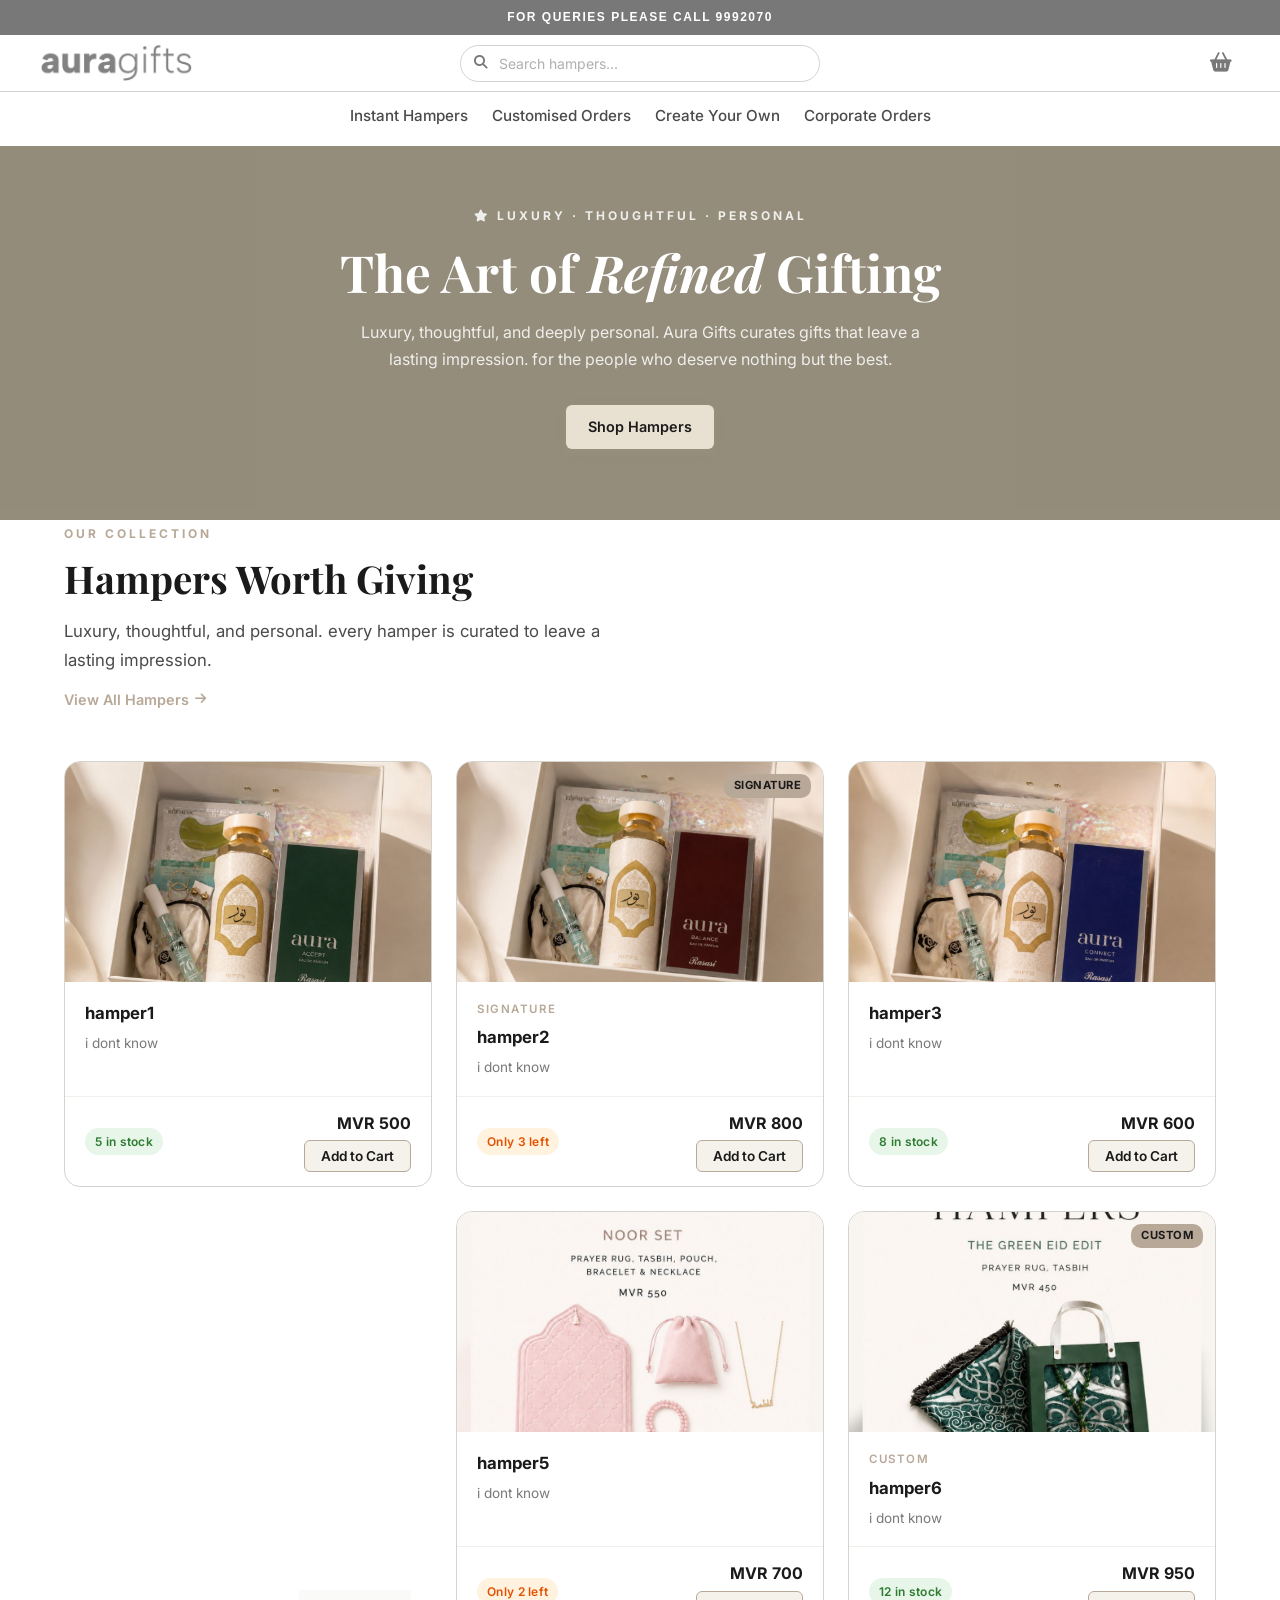
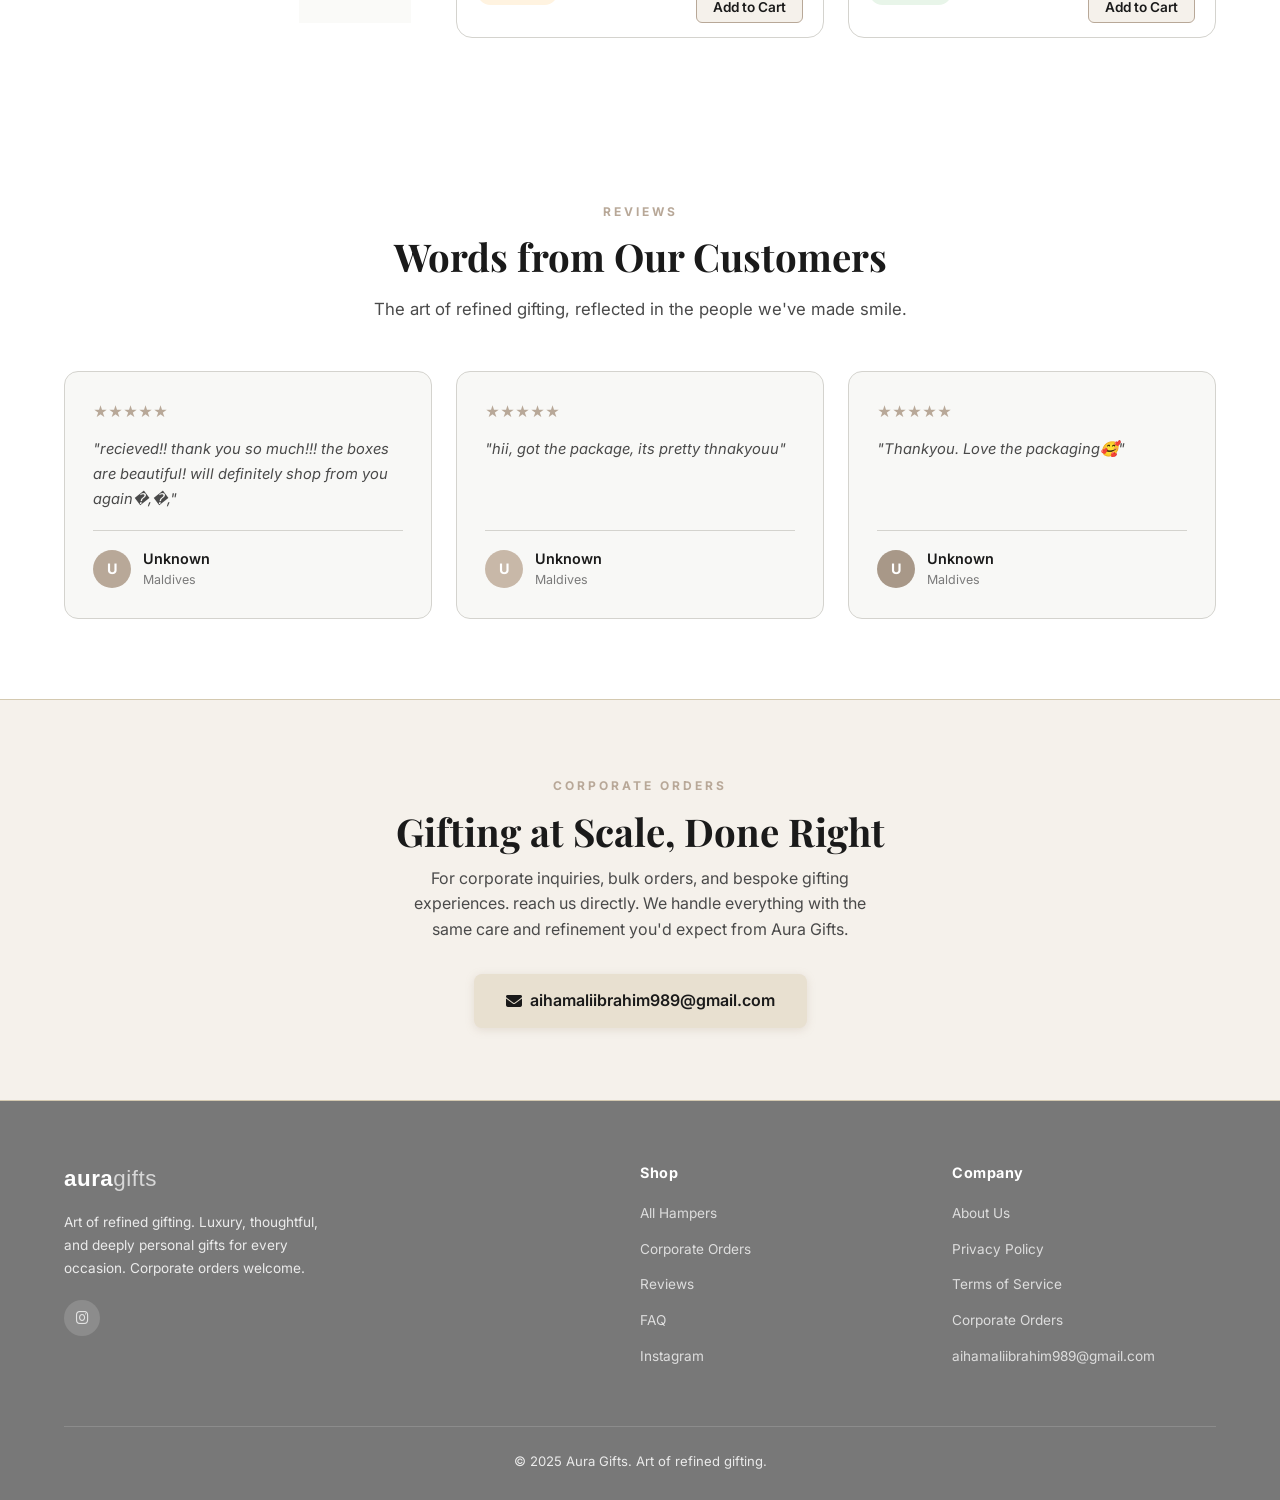
==== index.html @ d4627720 "Add files via upload" ====
<!DOCTYPE html>
<html lang="en">
<head>
    <meta charset="UTF-8">
    <meta name="viewport" content="width=device-width, initial-scale=1.0">
    <title>Aura Gifts - Art of Refined Gifting</title>
    <meta name="description" content="Luxury, thoughtful, and personal gifts curated for every occasion. For corporate order inquiries contact aihamaliibrahim989@gmail.com">
    <link rel="icon" href="img/logos/auragiftslogo.jpeg" type="image/jpeg">
    <link rel="apple-touch-icon" href="img/logos/auragiftslogo.jpeg">
    <link rel="preconnect" href="https://fonts.googleapis.com">
    <link rel="preconnect" href="https://fonts.gstatic.com" crossorigin>
    <link href="https://fonts.googleapis.com/css2?family=Inter:wght@300;400;500;600;700;800&family=Playfair+Display:wght@400;600;700&display=swap" rel="stylesheet">
    <link rel="stylesheet" href="https://cdnjs.cloudflare.com/ajax/libs/font-awesome/6.4.0/css/all.min.css">
    <link rel="stylesheet" href="css/style.css?v=3">
</head>
<body>

    <header id="header">
        <div class="top-bar">FOR QUERIES PLEASE CALL 9992070</div>
        <div class="header-search-bar">
            <a href="#" class="logo">
                <img src="img/logos/auragiftswidelogo.jpeg" alt="Aura Gifts" class="logo-wide">
            </a>
            <div class="header-search-wrap">
                <i class="fas fa-search header-search-icon"></i>
                <input type="text" id="hamper-search" placeholder="Search hampers..." autocomplete="off">
            </div>
            <div class="header-right">
                <button class="cart-btn" onclick="toggleCart()">
                    <i class="fas fa-shopping-basket"></i>
                    <span class="cart-count" id="cart-count">0</span>
                </button>
                <button class="hamburger" id="hamburger" onclick="toggleMobileMenu()" aria-label="Menu">
                    <span></span><span></span><span></span>
                </button>
            </div>
        </div>
        <div class="container">
            <nav class="navbar" id="desktop-nav">
                <div class="nav-links">
                    <a href="pages/hampers.html">Instant Hampers</a>
                    <a href="pages/customised-orders.html">Customised Orders</a>
                    <a href="pages/create-your-own.html">Create Your Own</a>
                    <a href="pages/corporate-orders.html">Corporate Orders</a>
                </div>
            </nav>
        </div>
    </header>

    <!-- Mobile Menu -->
    <div class="mobile-menu" id="mobile-menu">
        <nav>
            <a href="pages/hampers.html" onclick="closeMobileMenu()">Instant Hampers</a>
            <a href="pages/customised-orders.html" onclick="closeMobileMenu()">Customised Orders</a>
            <a href="pages/create-your-own.html" onclick="closeMobileMenu()">Create Your Own</a>
            <a href="pages/corporate-orders.html" onclick="closeMobileMenu()">Corporate Orders</a>
            <a href="pages/faq.html" onclick="closeMobileMenu()">FAQ</a>
            <a href="mailto:aihamaliibrahim989@gmail.com">Contact Us</a>
        </nav>
    </div>
    <div class="mobile-menu-overlay" id="mobile-menu-overlay" onclick="closeMobileMenu()"></div>

    <!-- Cart Drawer -->
    <div class="cart-overlay" id="cart-overlay" onclick="toggleCart()"></div>
    <div class="cart-drawer" id="cart-drawer">
        <div class="cart-header">
            <h3>Your Cart</h3>
            <button class="cart-close" onclick="toggleCart()"><i class="fas fa-times"></i></button>
        </div>
        <div class="cart-items" id="cart-items"></div>
        <div class="cart-footer" id="cart-footer"></div>
    </div>

    <!-- Full Width Banner -->
    <!-- To use your own image: replace the background-color with background-image: url('your-banner.jpg') -->
    <div class="full-banner">
        <div class="full-banner-content">
            <div class="full-banner-eyebrow">
                <i class="fas fa-star"></i> Luxury · Thoughtful · Personal
            </div>
            <h2 class="full-banner-title">The Art of <em>Refined</em> Gifting</h2>
            <p class="full-banner-sub">Luxury, thoughtful, and deeply personal. Aura Gifts curates gifts that leave a lasting impression. for the people who deserve nothing but the best.</p>
            <a href="#products" class="btn btn-gold" style="margin-top:8px;">Shop Hampers</a>
        </div>
    </div>

    <!-- Hampers Section -->
    <section id="products" class="products">
        <div class="container">
            <div class="section-header">
                <span class="section-label">Our Collection</span>
                <h2>Hampers Worth Giving</h2>
                <p class="section-intro">Luxury, thoughtful, and personal. every hamper is curated to leave a lasting impression.</p>
                <a href="pages/hampers.html" style="display:inline-flex;align-items:center;gap:6px;margin-top:14px;font-size:0.9rem;font-weight:600;color:var(--gold-dark);text-decoration:none;">
                    View All Hampers <i class="fas fa-arrow-right" style="font-size:0.8rem;"></i>
                </a>
            </div>
            <div class="products-grid" id="products-grid"></div>
        </div>
    </section>

    <!-- Testimonials -->
    <section id="testimonials" class="testimonials">
        <div class="container">
            <div class="section-header centered">
                <span class="section-label">Reviews</span>
                <h2>Words from Our Customers</h2>
                <p class="section-intro">The art of refined gifting, reflected in the people we've made smile.</p>
            </div>
            <div class="testimonials-grid" id="reviews-grid"></div>
        </div>
    </section>

    <!-- Corporate CTA -->
    <section class="cta-section">
        <div class="container">
            <span class="section-label">Corporate Orders</span>
            <h2>Gifting at Scale, Done Right</h2>
            <p>For corporate inquiries, bulk orders, and bespoke gifting experiences. reach us directly. We handle everything with the same care and refinement you'd expect from Aura Gifts.</p>
            <a href="mailto:aihamaliibrahim989@gmail.com" class="btn btn-gold btn-lg" style="display:inline-flex;">
                <i class="fas fa-envelope"></i> aihamaliibrahim989@gmail.com
            </a>
        </div>
    </section>

    <!-- Footer -->
    <footer id="contact">
        <div class="container">
            <div class="footer-grid">
                <div class="footer-brand">
                    <a href="#" class="logo">
                        <span style="font-family:'Avenir Next','Avenir','Nunito',sans-serif;letter-spacing:0.5px;">
                            <span style="font-weight:800;color:white;">aura</span><span style="font-weight:400;color:rgba(255,255,255,0.7);">gifts</span>
                        </span>
                    </a>
                    <p style="margin-top:14px;">Art of refined gifting. Luxury, thoughtful, and deeply personal gifts for every occasion. Corporate orders welcome.</p>
                    <div class="footer-socials">
                        <a href="https://www.instagram.com/auragifts.mv/" target="_blank" class="social-btn" title="Instagram"><i class="fab fa-instagram"></i></a>
                    </div>
                </div>
                <div class="footer-col">
                    <h4>Shop</h4>
                    <ul class="footer-links">
                        <li><a href="#products">All Hampers</a></li>
                        <li><a href="pages/corporate-orders.html">Corporate Orders</a></li>
                        <li><a href="#testimonials">Reviews</a></li>
                        <li><a href="pages/faq.html">FAQ</a></li>
                        <li><a href="https://www.instagram.com/auragifts.mv/" target="_blank">Instagram</a></li>
                    </ul>
                </div>
                <div class="footer-col">
                    <h4>Company</h4>
                    <ul class="footer-links">
                        <li><a href="#">About Us</a></li>
                        <li><a href="pages/privacy.html">Privacy Policy</a></li>
                        <li><a href="pages/terms.html">Terms of Service</a></li>
                        <li><a href="pages/corporate-orders.html">Corporate Orders</a></li>
                        <li><a href="mailto:aihamaliibrahim989@gmail.com">aihamaliibrahim989@gmail.com</a></li>
                    </ul>
                </div>
            </div>
            <div class="footer-bottom" style="justify-content:center;">
                <p>&copy; 2025 Aura Gifts. Art of refined gifting.</p>
            </div>
        </div>
    </footer>

    <!-- Hamper Enquiry Modal -->
    <div class="modal-overlay" id="modal-overlay" onclick="closeModalOnBg(event)">
        <div class="modal" id="modal">
            <button class="modal-close" onclick="closeModal()"><i class="fas fa-times"></i></button>
            <div class="modal-header-block">
                <div class="modal-icon"><i class="fas fa-gift"></i></div>
            </div>
            <h3 id="modal-title">Hamper</h3>
            <p class="modal-price" id="modal-tag"></p>
            <div class="delivery-form">
                <label>Your Name</label>
                <input type="text" placeholder="Your name" id="modal-sender">
                <label>Your Email</label>
                <input type="email" placeholder="your@email.com" id="modal-recipient">
                <label>Message / Special Requests (optional)</label>
                <textarea placeholder="Tell us about the occasion, quantity, or any special requirements..." id="modal-message"></textarea>
            </div>
            <div class="modal-footer">
                <button class="btn btn-gold btn-lg" style="width:100%;justify-content:center;" onclick="handleEnquiry()">
                    <i class="fas fa-paper-plane"></i> Send Enquiry
                </button>
                <p style="text-align:center;margin-top:10px;font-size:0.78rem;color:var(--text-light);">
                    We'll get back to you at <strong>aihamaliibrahim989@gmail.com</strong>
                </p>
            </div>
        </div>
    </div>

    <script src="js/main.js?v=3"></script>
    <script src="js/cart.js"></script>
    <script>
        function toggleMobileMenu() {
            document.getElementById('mobile-menu').classList.toggle('open');
            document.getElementById('mobile-menu-overlay').classList.toggle('open');
            document.getElementById('hamburger').classList.toggle('open');
            document.body.style.overflow = document.getElementById('mobile-menu').classList.contains('open') ? 'hidden' : '';
        }
        function closeMobileMenu() {
            document.getElementById('mobile-menu').classList.remove('open');
            document.getElementById('mobile-menu-overlay').classList.remove('open');
            document.getElementById('hamburger').classList.remove('open');
            document.body.style.overflow = '';
        }
    </script>
</body>
</html>
---- css/style.css ----
:root {
    --white: #ffffff;
    --off-white: #f8f8f6;
    --light-gray: #f0efec;
    --mid-gray: #e5e4e0;
    --border-gray: #d4d3ce;
    --text-dark: #1a1a1a;
    --text-mid: #4a4a4a;
    --text-light: #7a7a7a;
    --gold: #e8e0d0;
    --gold-light: #f2ede4;
    --gold-dark: #b8a898;
    --gold-pale: #f5f1eb;
    --loading: #e8e0d0;
    --loading-dark: #d4c9b0;
    --shadow-sm: 0 2px 8px rgba(0,0,0,0.06);
    --shadow-md: 0 8px 24px rgba(0,0,0,0.10);
    --shadow-lg: 0 20px 48px rgba(0,0,0,0.14);
    --header-h: 135px;
}

* { margin: 0; padding: 0; box-sizing: border-box; }

html { scroll-behavior: smooth; overscroll-behavior: none; background: #d4c9b0; }

body {
    font-family: 'Inter', sans-serif;
    background: var(--white);
    color: var(--text-dark);
    overflow-x: hidden;
    line-height: 1.6;
    padding-top: var(--header-h);
    overscroll-behavior: none;
}

::-webkit-scrollbar { width: 10px; }
::-webkit-scrollbar-track { background: var(--light-gray); }
::-webkit-scrollbar-thumb { background: #787878; border-radius: 5px; }
::-webkit-scrollbar-thumb:hover { background: #606060; }
* { scrollbar-width: thin; scrollbar-color: #787878 var(--light-gray); }

.container { max-width: 1200px; margin: 0 auto; padding: 0 24px; }

/* Top Bar */
.top-bar {
    background: #787878;
    text-align: center;
    padding: 8px 0;
    font-size: 0.75rem;
    font-weight: 600;
    letter-spacing: 1.5px;
    color: var(--white);
    font-family: 'Avenir Next', 'Avenir', 'Nunito', sans-serif;
}

header {
    position: fixed; top: 0; left: 0; width: 100%;
    z-index: 1000; padding: 0;
    background: #ffffff;
    border-bottom: 1px solid transparent;
    transition: all 0.3s ease;
    overflow: visible;
}
header.scrolled {
    border-bottom-color: var(--border-gray);
    box-shadow: var(--shadow-sm);
}
.header-search-bar {
    border-bottom: 1px solid var(--border-gray);
    padding: 10px 40px;
    display: flex;
    align-items: center;
    justify-content: space-between;
    position: relative;
}
.header-right {
    display: flex; align-items: center; gap: 8px; flex-shrink: 0;
}
.header-search-wrap {
    position: absolute;
    left: 50%;
    transform: translateX(-50%);
    width: 360px;
}
.header-search-icon {
    position: absolute; left: 14px; top: 50%;
    transform: translateY(-50%);
    color: #787878; font-size: 0.85rem; pointer-events: none;
}
.header-search-wrap input {
    width: 100%; padding: 9px 16px 9px 38px;
    border: 1.5px solid var(--border-gray); border-radius: 20px;
    font-family: 'Inter', sans-serif; font-size: 0.875rem;
    color: var(--text-dark); outline: none; background: var(--white);
    transition: border-color 0.2s;
}
.header-search-wrap input:focus { border-color: #787878; }
.header-search-wrap input::placeholder { color: #b0b0b0; }
.navbar { display: flex; justify-content: center; align-items: center; padding: 12px 0; position: relative; z-index: 0; }
.logo {
    display: flex; align-items: center; gap: 12px;
    text-decoration: none; font-weight: 700; font-size: 1.4rem;
    color: var(--text-dark);
}
.logo span { font-family: 'Avenir Next', 'Avenir', 'Nunito', sans-serif; letter-spacing: 0.5px; }
.logo .logo-aura { font-weight: 800; color: #787878; }
.logo .logo-gifts { font-weight: 400; color: #787878; }
.logo-wide { height: 36px; width: auto; object-fit: contain; display: block; }
.nav-links { display: flex; gap: 24px; }
.nav-links a {
    color: var(--text-mid); text-decoration: none; font-weight: 500;
    font-size: 0.95rem; transition: color 0.2s;
    position: relative; padding-bottom: 4px;
}
.nav-links a::after {
    content: ''; position: absolute; bottom: 0; left: 0;
    width: 0; height: 2px; background: var(--gold-dark);
    transition: width 0.3s ease;
}
.nav-links a:hover { color: var(--text-dark); }
.nav-links a:hover::after { width: 100%; }
.nav-buttons { display: flex; gap: 12px; align-items: center; }

/* Buttons */
.btn {
    padding: 10px 22px; border-radius: 6px; font-weight: 600;
    text-decoration: none; display: inline-flex; align-items: center;
    gap: 8px; transition: all 0.25s ease; cursor: pointer;
    border: none; font-family: 'Inter', sans-serif;
    font-size: 0.9rem; white-space: nowrap;
}
.btn-gold {
    background: var(--gold); color: var(--text-dark);
    box-shadow: 0 2px 8px rgba(180,160,140,0.25);
}
.btn-gold:hover {
    background: var(--gold-dark); color: var(--text-dark); transform: translateY(-2px);
    box-shadow: 0 6px 16px rgba(180,160,140,0.35);
}
.btn-outline {
    background: transparent; color: var(--text-dark);
    border: 1.5px solid var(--border-gray);
}
.btn-outline:hover {
    border-color: var(--gold); color: var(--gold);
    transform: translateY(-2px);
}
.btn-lg { padding: 14px 32px; font-size: 1rem; border-radius: 8px; }

/* Hero Section */
.hero {
    min-height: 40vh; display: flex; align-items: center;
    padding: 0; background: var(--white);
    position: relative; overflow: hidden;
}
.hero-bg {
    position: absolute; inset: 0; pointer-events: none;
    background: radial-gradient(ellipse 60% 60% at 70% 50%, var(--gold-pale) 0%, transparent 70%);
    opacity: 0.7;
}
.hero-content {
    display: grid; grid-template-columns: 1fr 1fr;
    gap: 60px; align-items: center; position: relative; z-index: 2;
}
.hero-eyebrow {
    display: inline-flex; align-items: center; gap: 8px;
    background: var(--gold); color: var(--text-dark);
    padding: 6px 14px; border-radius: 20px;
    font-size: 0.8rem; font-weight: 600; letter-spacing: 1.5px;
    text-transform: uppercase; margin-bottom: 20px;
}
h1 {
    font-family: 'Playfair Display', serif;
    font-size: 3.6rem; line-height: 1.15;
    margin-bottom: 20px; color: var(--text-dark);
}
h1 span { color: var(--gold); }
.hero-sub {
    font-size: 1.1rem; color: var(--text-mid);
    max-width: 480px; margin-bottom: 36px; line-height: 1.7;
}
.hero-cta { display: flex; gap: 16px; flex-wrap: wrap; }
.hero-visual { display: flex; justify-content: center; align-items: center; }
.hero-brand-visual { display: flex; flex-direction: column; align-items: center; gap: 16px; }
.hero-brand-visual img {
    width: 220px; height: 220px; border-radius: 50%; object-fit: cover;
    box-shadow: var(--shadow-md);
}
.hero-brand-visual p {
    font-family: 'Playfair Display', serif; font-size: 1rem;
    color: var(--text-mid); letter-spacing: 2px; text-transform: uppercase;
}

/* Trust Bar */
.trust-bar {
    padding: 28px 0; background: var(--off-white);
    border-top: 1px solid var(--border-gray);
    border-bottom: 1px solid var(--border-gray);
}
.trust-items { display: flex; justify-content: center; gap: 48px; flex-wrap: wrap; align-items: center; }
.trust-item { display: flex; align-items: center; gap: 10px; color: var(--text-mid); font-size: 0.9rem; font-weight: 500; }
.trust-item i { color: var(--gold-dark); font-size: 1.1rem; }

/* Section Styles */
section { padding: 80px 0; }
.section-label {
    display: inline-block; font-size: 0.75rem; font-weight: 700;
    letter-spacing: 3px; text-transform: uppercase;
    color: var(--gold-dark); margin-bottom: 12px;
}
h2 {
    font-family: 'Playfair Display', serif;
    font-size: 2.4rem; color: var(--text-dark);
    line-height: 1.2; margin-bottom: 16px;
}
.section-intro { font-size: 1.05rem; color: var(--text-mid); max-width: 560px; line-height: 1.7; }
.section-header { margin-bottom: 48px; }
.section-header.centered { text-align: center; }
.section-header.centered .section-intro { margin: 0 auto; }

/* Product Grid */
.products { background: var(--white); padding-top: 0; }
.products-grid { display: grid; grid-template-columns: repeat(auto-fill, minmax(280px, 1fr)); gap: 24px; }
.product-card {
    background: var(--white); border-radius: 16px;
    border: 1.5px solid var(--border-gray);
    overflow: hidden; transition: all 0.3s ease; cursor: pointer;
    display: flex; flex-direction: column;
}
.product-card:hover { transform: translateY(-6px); box-shadow: var(--shadow-md); border-color: var(--gold); }
.product-img { height: 220px; overflow: hidden; position: relative; flex-shrink: 0; }
.product-img img { width: 100%; height: 100%; object-fit: cover; transition: transform 0.5s ease; }
.product-card:hover .product-img img { transform: scale(1.06); }
.product-badge {
    position: absolute; top: 12px; right: 12px;
    background: var(--gold-dark); color: var(--text-dark);
    padding: 3px 10px; border-radius: 10px;
    font-size: 0.7rem; font-weight: 700; letter-spacing: 0.5px; text-transform: uppercase;
}
.product-body { padding: 18px 20px; flex: 1; }
.product-tag { font-size: 0.72rem; color: var(--gold-dark); font-weight: 600; letter-spacing: 1.5px; text-transform: uppercase; margin-bottom: 6px; }
.product-name { font-weight: 700; font-size: 1.05rem; color: var(--text-dark); margin-bottom: 6px; }
.product-desc { font-size: 0.85rem; color: var(--text-light); line-height: 1.5; }
.product-footer { padding: 14px 20px; border-top: 1px solid var(--light-gray); display: flex; align-items: center; justify-content: space-between; margin-top: auto; }
.stock-pill { font-size: 0.75rem; font-weight: 600; padding: 4px 10px; border-radius: 20px; letter-spacing: 0.3px; }
.stock-pill.in  { background: #e8f5e9; color: #2e7d32; }
.stock-pill.low { background: #fff3e0; color: #e65100; }
.stock-pill.out { background: #fce4e4; color: #c62828; }
.out-of-stock { opacity: 0.6; cursor: default; }
.out-of-stock:hover { transform: none; box-shadow: none; border-color: var(--border-gray); }
.btn-add {
    padding: 7px 16px; background: var(--gold-pale); color: var(--text-dark);
    border: 1.5px solid var(--gold-dark); border-radius: 6px; font-weight: 600; font-size: 0.85rem;
    cursor: pointer; font-family: 'Inter', sans-serif; transition: all 0.2s;
}
.btn-add:hover { background: var(--gold); color: var(--text-dark); border-color: var(--gold-dark); }
.btn-add:disabled { opacity: 0.5; cursor: not-allowed; background: var(--light-gray); border-color: var(--border-gray); }

/* Testimonials */
.testimonials { background: var(--white); }
.testimonials-grid { display: grid; grid-template-columns: repeat(3, 1fr); gap: 24px; align-items: stretch; }
.testimonial-card {
    background: var(--off-white); border-radius: 14px;
    padding: 28px; border: 1.5px solid var(--border-gray); transition: all 0.3s ease;
    display: flex; flex-direction: column;
}
.testimonial-card:hover { border-color: var(--gold); box-shadow: var(--shadow-sm); }
.stars { color: var(--gold-dark); font-size: 0.9rem; margin-bottom: 14px; }
.testimonial-text { color: var(--text-mid); font-size: 0.92rem; line-height: 1.7; margin-bottom: 18px; font-style: italic; flex: 1; }
.testimonial-author { display: flex; align-items: center; gap: 12px; margin-top: auto; padding-top: 16px; border-top: 1px solid var(--border-gray); }
.author-avatar {
    width: 38px; height: 38px; border-radius: 50%;
    display: flex; align-items: center; justify-content: center;
    font-weight: 700; font-size: 0.9rem; color: var(--white); flex-shrink: 0;
}
.author-name { font-weight: 600; font-size: 0.9rem; }
.author-loc { font-size: 0.78rem; color: var(--text-light); }

/* CTA Section */
.cta-section {
    background: var(--gold-pale); border-top: 1px solid var(--loading-dark);
    border-bottom: 1px solid var(--loading-dark); text-align: center; padding: 72px 0;
}
.cta-section h2 { margin-bottom: 12px; }
.cta-section p { color: var(--text-mid); max-width: 480px; margin: 0 auto 32px; }

/* Footer */
footer { background: #787878; color: rgba(255,255,255,0.85); padding: 60px 0 28px; }
.footer-grid { display: grid; grid-template-columns: 2fr 1fr 1fr; gap: 48px; margin-bottom: 48px; }
.footer-brand .logo { color: var(--white); margin-bottom: 14px; display: flex; }
.footer-brand p { font-size: 0.85rem; line-height: 1.7; max-width: 280px; }
.footer-socials { display: flex; gap: 12px; margin-top: 20px; }
.social-btn {
    width: 36px; height: 36px; border-radius: 50%;
    background: rgba(255,255,255,0.15); color: rgba(255,255,255,0.75);
    display: flex; align-items: center; justify-content: center;
    text-decoration: none; font-size: 0.9rem; transition: all 0.2s ease;
}
.social-btn:hover { background: var(--gold); color: var(--text-dark); }
.footer-col h4 { color: white; font-size: 0.9rem; font-weight: 700; margin-bottom: 16px; letter-spacing: 0.5px; }
.footer-links { list-style: none; }
.footer-links li { margin-bottom: 10px; }
.footer-links a { color: rgba(255,255,255,0.75); text-decoration: none; font-size: 0.85rem; transition: color 0.2s; }
.footer-links a:hover { color: white; }
.footer-bottom { border-top: 1px solid rgba(255,255,255,0.15); padding-top: 24px; display: flex; justify-content: space-between; align-items: center; flex-wrap: wrap; gap: 12px; }
.footer-bottom p { font-size: 0.82rem; }
.footer-badges { display: flex; gap: 10px; }
.footer-badge { padding: 4px 12px; border-radius: 4px; background: rgba(255,255,255,0.08); font-size: 0.75rem; color: rgba(255,255,255,0.5); }

/* Header logo bar */
.header-logo-bar {
    display: flex;
    align-items: center;
    padding: 10px 0;
    border-bottom: 1px solid var(--border-gray);
}

/* Scroll to top */
.scroll-top {
    position: fixed; bottom: 24px; right: 24px;
    width: 44px; height: 44px; background: var(--gold);
    border-radius: 50%; display: flex; align-items: center;
    justify-content: center; color: var(--text-dark);
    cursor: pointer; opacity: 0; visibility: hidden;
    transition: all 0.3s ease; z-index: 999;
    box-shadow: 0 4px 12px rgba(180,160,140,0.5);
}
.scroll-top.visible { opacity: 1; visibility: visible; }
.scroll-top:hover { background: var(--gold-dark); transform: translateY(-3px); }

/* Modal */
.modal-overlay {
    position: fixed; inset: 0; background: rgba(0,0,0,0.5);
    z-index: 10000; display: flex; align-items: center; justify-content: center;
    padding: 24px; opacity: 0; visibility: hidden; transition: all 0.3s ease;
}
.modal-overlay.open { opacity: 1; visibility: visible; }
.modal {
    background: var(--white); border-radius: 20px;
    width: 100%; max-width: 540px; padding: 40px;
    position: relative; transform: translateY(20px);
    transition: transform 0.3s ease; max-height: 90vh; overflow-y: auto;
}
.modal-overlay.open .modal { transform: translateY(0); }
.modal-close {
    position: absolute; top: 16px; right: 20px;
    background: none; border: none; font-size: 1.4rem;
    color: var(--text-light); cursor: pointer; transition: color 0.2s;
}
.modal-close:hover { color: var(--text-dark); }
.modal-header-block { width: 100%; display: flex; justify-content: center; margin-bottom: 20px; }
.modal-icon {
    width: 64px; height: 64px; border-radius: 50%;
    background: var(--gold-pale); border: 1.5px solid var(--border-gray);
    display: flex; align-items: center; justify-content: center;
    font-size: 1.6rem; color: var(--gold-dark);
}
.modal h3 { font-family: 'Playfair Display', serif; font-size: 1.5rem; margin-bottom: 8px; }
.modal-price { font-size: 0.9rem; color: var(--text-light); margin-bottom: 20px; }
.delivery-form label { display: block; font-size: 0.85rem; font-weight: 600; margin-bottom: 6px; color: var(--text-mid); }
.delivery-form input, .delivery-form textarea {
    width: 100%; padding: 10px 14px; border: 1.5px solid var(--border-gray);
    border-radius: 8px; font-family: 'Inter', sans-serif; font-size: 0.9rem;
    color: var(--text-dark); margin-bottom: 14px; outline: none; transition: border-color 0.2s;
}
.delivery-form input:focus, .delivery-form textarea:focus { border-color: var(--gold); }
.delivery-form textarea { resize: vertical; min-height: 80px; }
.modal-footer { margin-top: 8px; }

/* Responsive */
@media (max-width: 1024px) {
    .footer-grid { grid-template-columns: 1fr 1fr; }
}
@media (max-width: 900px) {
    .hero-content { grid-template-columns: 1fr; text-align: center; }
    .hero-sub, .hero-cta { margin-left: auto; margin-right: auto; }
    .hero-cta { justify-content: center; }
    .hero-visual { margin-top: 20px; }
    .hero-brand-visual img { width: 160px; height: 160px; }
    .testimonials-grid { grid-template-columns: 1fr 1fr; }
}

/* Cart Button */
.cart-btn {
    position: relative; background: none; border: none;
    cursor: pointer; font-size: 1.2rem; color: #787878;
    padding: 6px 8px; transition: color 0.2s; flex-shrink: 0;
}
.cart-btn:hover { color: var(--text-dark); }
.cart-count {
    position: absolute; top: 0; right: 0;
    background: #787878; color: white;
    font-size: 0.65rem; font-weight: 700;
    width: 17px; height: 17px; border-radius: 50%;
    display: none; align-items: center; justify-content: center;
}

/* Cart Drawer */
.cart-overlay {
    position: fixed; inset: 0; background: rgba(0,0,0,0.4);
    z-index: 2000; opacity: 0; visibility: hidden; transition: all 0.3s ease;
}
.cart-overlay.open { opacity: 1; visibility: visible; }

.cart-drawer {
    position: fixed; top: 0; right: -100vw; width: 400px; max-width: 95vw;
    height: 100vh; background: var(--white); z-index: 2001;
    display: flex; flex-direction: column;
    box-shadow: -4px 0 24px rgba(0,0,0,0.12);
    transition: right 0.35s ease;
}
.cart-drawer.open { right: 0; }

.cart-header {
    display: flex; justify-content: space-between; align-items: center;
    padding: 20px 24px; border-bottom: 1px solid var(--border-gray);
    flex-shrink: 0;
}
.cart-header h3 { font-family: 'Playfair Display', serif; font-size: 1.3rem; }
.cart-close {
    background: none; border: none; font-size: 1.2rem;
    color: var(--text-light); cursor: pointer; transition: color 0.2s;
}
.cart-close:hover { color: var(--text-dark); }

.cart-items { flex: 1; overflow-y: auto; padding: 16px 24px; }

.cart-empty {
    display: flex; flex-direction: column; align-items: center;
    justify-content: center; height: 100%; gap: 10px;
    color: var(--text-light); text-align: center;
}
.cart-empty i { font-size: 2.8rem; opacity: 0.2; margin-bottom: 4px; }
.cart-empty p { font-size: 1rem; font-weight: 600; color: var(--text-mid); }
.cart-empty span { font-size: 0.85rem; color: var(--text-light); }

.cart-total {
    display: flex; justify-content: space-between; align-items: center;
    padding: 12px 0; border-top: 1.5px solid var(--border-gray);
    font-weight: 700; font-size: 1rem; color: var(--text-dark);
}

.cart-item {
    display: flex; gap: 14px; align-items: flex-start;
    padding: 14px 0; border-bottom: 1px solid var(--light-gray);
}
.cart-item:last-child { border-bottom: none; }
.cart-item-img {
    width: 70px; height: 70px; border-radius: 10px;
    object-fit: cover; flex-shrink: 0;
}
.cart-item-info { flex: 1; }
.cart-item-name { font-weight: 600; font-size: 0.9rem; margin-bottom: 4px; }
.cart-item-price { font-size: 0.85rem; color: var(--text-light); margin-bottom: 10px; }
.cart-item-qty {
    display: flex; align-items: center; gap: 12px;
}
.cart-item-qty button {
    width: 26px; height: 26px; border-radius: 50%;
    border: 1.5px solid var(--border-gray); background: none;
    font-size: 1rem; cursor: pointer; color: var(--text-dark);
    display: flex; align-items: center; justify-content: center;
    transition: all 0.2s;
}
.cart-item-qty button:hover { background: var(--gold); border-color: var(--gold); }
.cart-item-qty span { font-weight: 600; font-size: 0.9rem; min-width: 16px; text-align: center; }
.cart-item-remove {
    background: none; border: none; color: var(--text-light);
    cursor: pointer; font-size: 0.85rem; transition: color 0.2s;
    padding: 2px;
}
.cart-item-remove:hover { color: #c62828; }

.cart-footer {
    padding: 16px 24px 24px; border-top: 1px solid var(--border-gray);
    flex-shrink: 0;
}

/* Full Width Banner */
.full-banner {
    width: 100%;
    height: 520px;
    margin-top: calc(-1 * var(--header-h));
    padding-top: var(--header-h);
    /* Placeholder. replace with: background-image: url('your-banner.jpg'); */
    background-color: #d4c9b0;
    background-size: cover;
    background-position: center;
    background-repeat: no-repeat;
    display: flex;
    align-items: center;
    justify-content: center;
    position: relative;
    overflow: hidden;
}
.full-banner::before {
    content: '';
    position: absolute; inset: 0;
    background: rgba(0,0,0,0.3);
}
.full-banner-content {
    position: relative; z-index: 1;
    text-align: center; color: white;
    padding: 0 24px; max-width: 720px;
}
.full-banner-eyebrow {
    font-size: 0.75rem; font-weight: 700;
    letter-spacing: 3px; text-transform: uppercase;
    margin-bottom: 16px; opacity: 0.85;
}
.full-banner-title {
    font-family: 'Playfair Display', serif;
    font-size: 3.2rem; line-height: 1.2;
    margin-bottom: 16px; color: white;
}
.full-banner-title em { font-style: italic; }
.full-banner-sub {
    font-size: 1rem; line-height: 1.7;
    opacity: 0.85; margin-bottom: 24px;
    max-width: 560px; margin-left: auto; margin-right: auto;
}
@media (max-width: 768px) {
    .full-banner { height: 380px; }
    .full-banner-title { font-size: 2rem; }
    .full-banner-sub { font-size: 0.9rem; }
}

/* Search Dropdown */
.search-dropdown {
    display: none;
    position: fixed;
    background: var(--white);
    border: 1.5px solid var(--border-gray);
    border-radius: 10px;
    box-shadow: var(--shadow-md);
    z-index: 999999;
    overflow: hidden;
    min-width: 300px;
}
.search-dropdown.open { display: block; }
.search-dd-item {
    display: flex; align-items: center; gap: 10px;
    padding: 10px 14px; cursor: pointer;
    font-size: 0.88rem; color: var(--text-dark);
    transition: background 0.15s;
    border-bottom: 1px solid var(--light-gray);
}
.search-dd-item:last-child { border-bottom: none; }
.search-dd-item:hover { background: var(--gold-pale); }
.search-dd-name { font-weight: 600; font-size: 0.88rem; }
.search-dd-badge { font-size: 0.75rem; color: var(--gold-dark); margin-top: 2px; }
.search-dd-none { color: var(--text-light); cursor: default; font-style: italic; }
.search-dd-none:hover { background: none; }
.search-dd-all { color: var(--text-mid); font-size: 0.85rem; gap: 8px; }
.search-dd-all i { color: var(--gold-dark); }

/* ─── Mobile Header ──────────────────────────────────────────────── */

/* Hamburger button */
.hamburger {
    display: none;
    flex-direction: column; justify-content: center; align-items: center;
    gap: 5px; background: none; border: none;
    cursor: pointer; padding: 6px; width: 36px; height: 36px;
}
.hamburger span {
    display: block; width: 22px; height: 2px;
    background: var(--text-dark); border-radius: 2px;
    transition: all 0.3s ease; transform-origin: center;
}
.hamburger.open span:nth-child(1) { transform: translateY(7px) rotate(45deg); }
.hamburger.open span:nth-child(2) { opacity: 0; }
.hamburger.open span:nth-child(3) { transform: translateY(-7px) rotate(-45deg); }

/* Mobile menu drawer */
.mobile-menu {
    position: fixed; top: 0; left: -100%;
    width: 80%; max-width: 300px; height: 100vh;
    background: var(--white); z-index: 3000;
    display: flex; flex-direction: column;
    padding: calc(var(--header-h) + 16px) 0 32px;
    box-shadow: 4px 0 24px rgba(0,0,0,0.12);
    transition: left 0.3s ease;
    overflow-y: auto;
}
.mobile-menu.open { left: 0; }
.mobile-menu nav { display: flex; flex-direction: column; }
.mobile-menu nav a {
    padding: 16px 28px; font-size: 1rem; font-weight: 500;
    color: var(--text-dark); text-decoration: none;
    border-bottom: 1px solid var(--light-gray);
    transition: background 0.2s, color 0.2s;
}
.mobile-menu nav a:hover { background: var(--gold-pale); color: var(--gold-dark); }

/* Mobile menu overlay */
.mobile-menu-overlay {
    position: fixed; inset: 0; background: rgba(0,0,0,0.4);
    z-index: 2999; opacity: 0; visibility: hidden;
    transition: all 0.3s ease;
}
.mobile-menu-overlay.open { opacity: 1; visibility: visible; }

/* ─── Mobile Responsive ──────────────────────────────────────────── */
@media (max-width: 768px) {
    :root { --header-h: 100px; }

    .top-bar { font-size: 0.65rem; letter-spacing: 0.5px; padding: 6px 12px; }

    /* Hide desktop nav, show hamburger */
    #desktop-nav { display: none; }
    .hamburger { display: flex; }

    /* Search bar row — switch from absolute to flex */
    .header-search-bar { padding: 8px 16px; }
    .header-search-wrap {
        position: relative !important;
        left: auto !important;
        transform: none !important;
        flex: 1;
        width: auto;
        margin: 0 10px;
        max-width: none;
    }
    .header-search-wrap input { font-size: 0.85rem; padding: 8px 12px 8px 32px; }

    /* Logo */
    .logo-wide { height: 26px; }

    /* Typography */
    h1 { font-size: 2.2rem; }
    h2 { font-size: 1.7rem; }

    /* Banner */
    .full-banner { height: 300px; }
    .full-banner-title { font-size: 1.8rem; }
    .full-banner-sub { font-size: 0.85rem; }

    /* Products grid */
    .products-grid { grid-template-columns: repeat(auto-fill, minmax(240px, 1fr)); gap: 16px; }

    /* Sections */
    section { padding: 40px 0; }

    /* Footer */
    .footer-grid { grid-template-columns: 1fr; gap: 28px; }

    /* Testimonials */
    .testimonials-grid { grid-template-columns: 1fr; }

    /* Cart drawer on mobile */
    .cart-drawer { width: 75vw; max-width: 75vw; }

    /* Hero */
    .hero-content { grid-template-columns: 1fr; text-align: center; }
    .hero-brand-visual { align-items: center; }
}

@media (max-width: 480px) {
    .products-grid { grid-template-columns: 1fr; }
    .full-banner-title { font-size: 1.5rem; }
    h1 { font-size: 1.9rem; }
    .footer-grid { grid-template-columns: 1fr; }
}
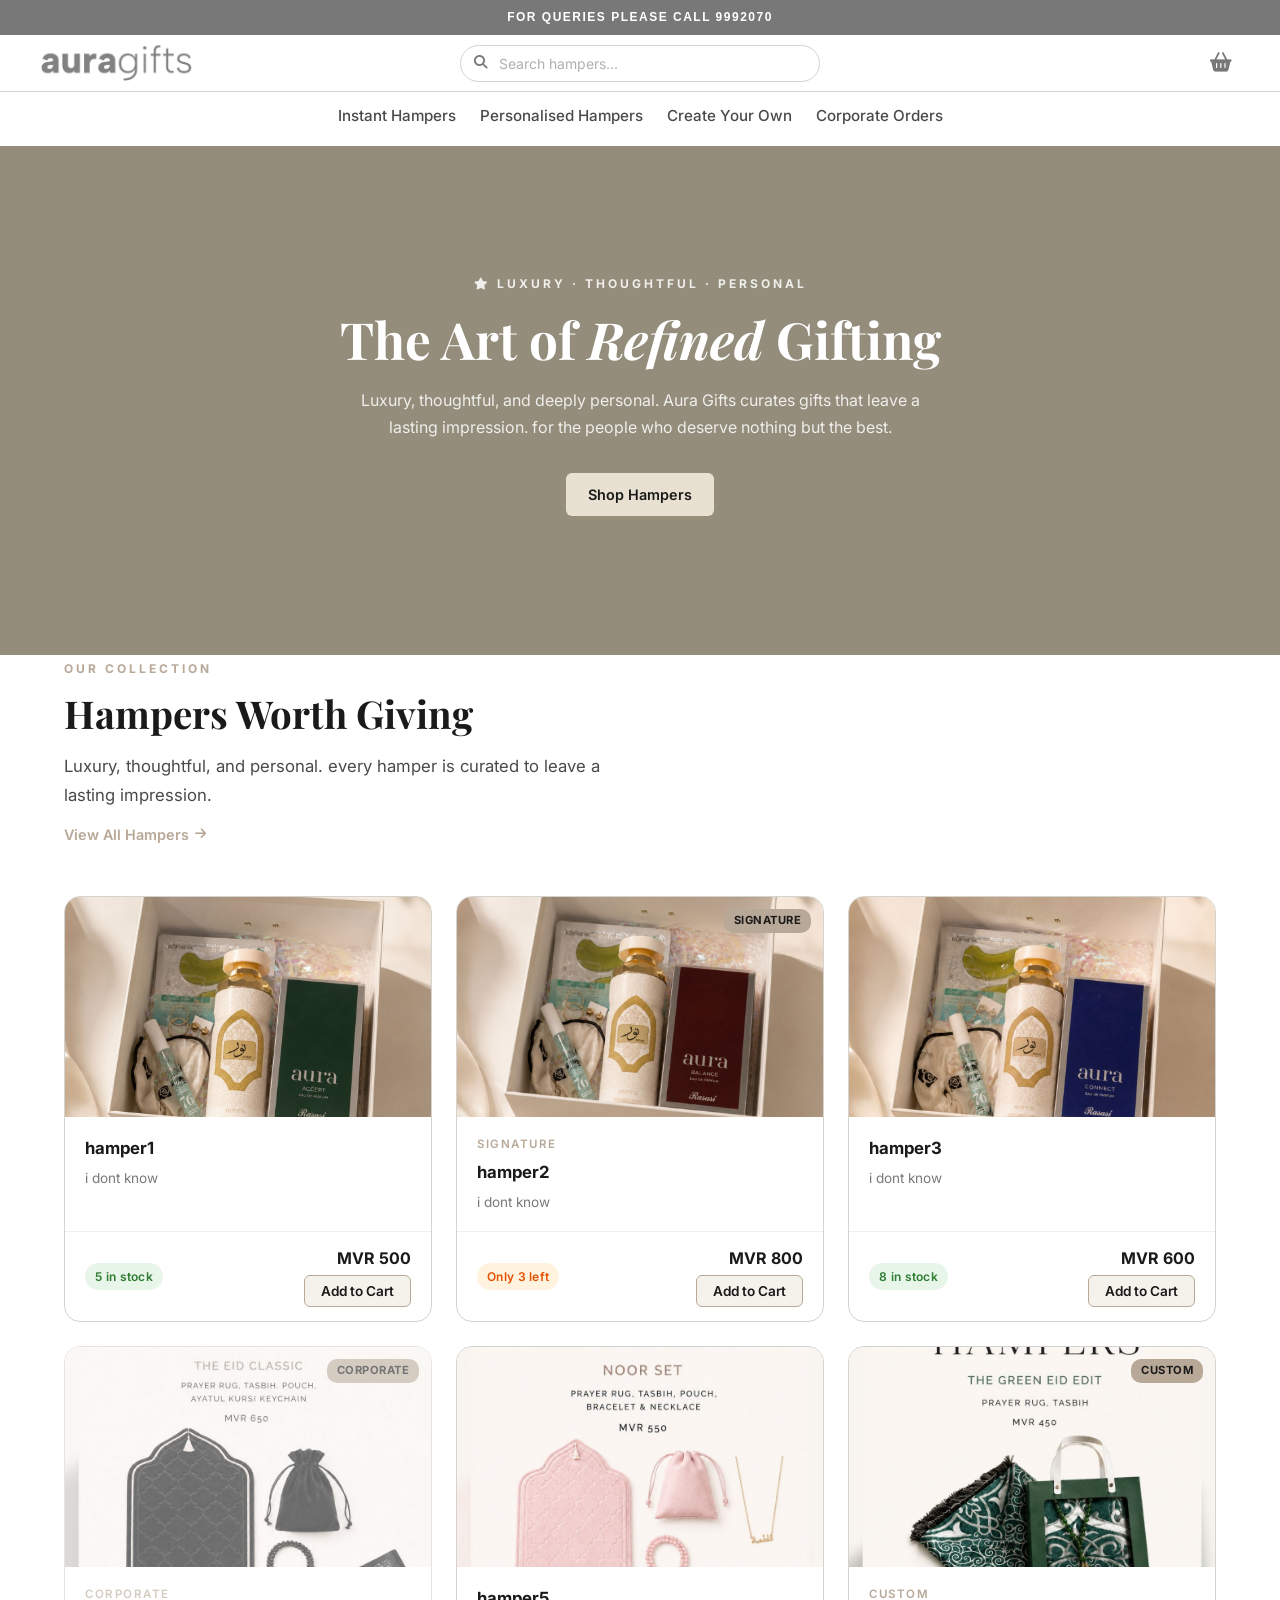
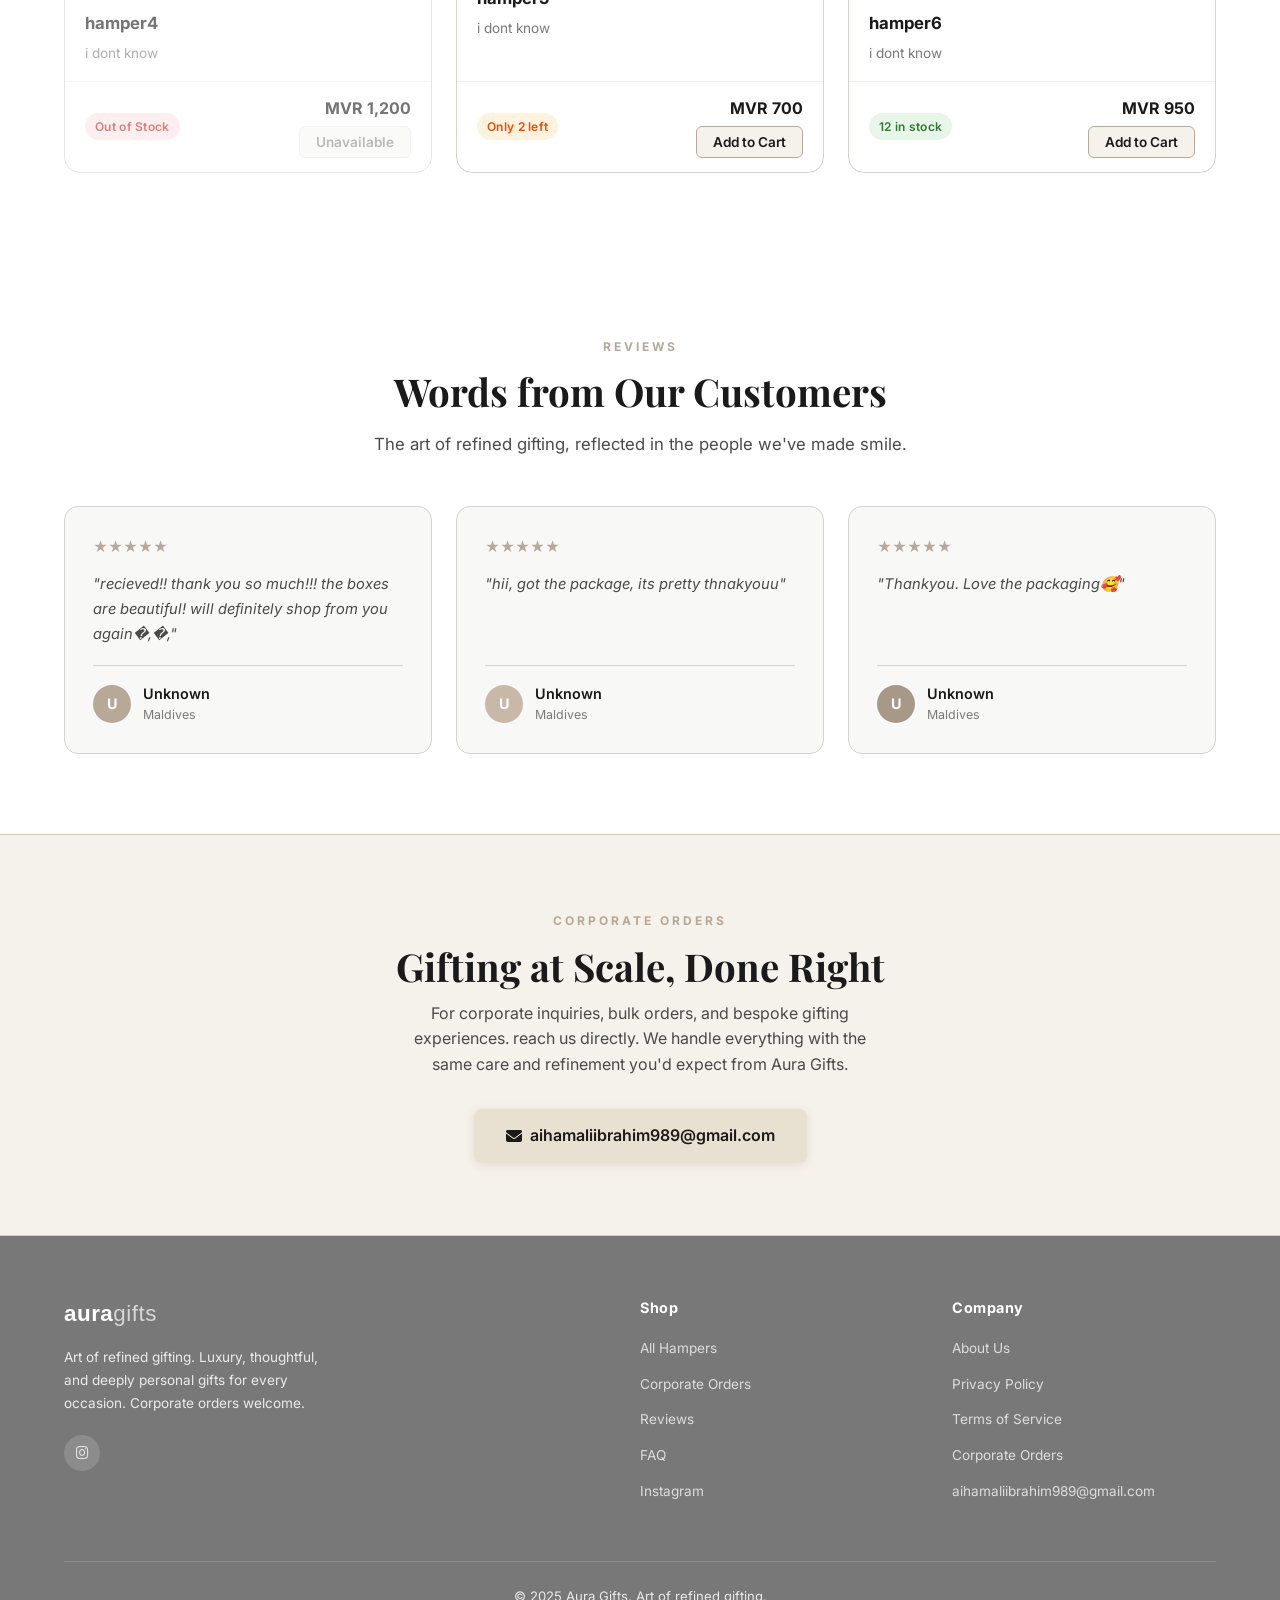
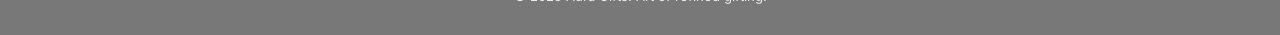
==== commit c514e985: "Add files via upload" ====
--- a/index.html
+++ b/index.html
@@ -39,7 +39,7 @@
             <nav class="navbar" id="desktop-nav">
                 <div class="nav-links">
                     <a href="pages/hampers.html">Instant Hampers</a>
-                    <a href="pages/customised-orders.html">Customised Orders</a>
+                    <a href="pages/personalised-hampers.html">Personalised Hampers</a>
                     <a href="pages/create-your-own.html">Create Your Own</a>
                     <a href="pages/corporate-orders.html">Corporate Orders</a>
                 </div>
@@ -51,7 +51,7 @@
     <div class="mobile-menu" id="mobile-menu">
         <nav>
             <a href="pages/hampers.html" onclick="closeMobileMenu()">Instant Hampers</a>
-            <a href="pages/customised-orders.html" onclick="closeMobileMenu()">Customised Orders</a>
+            <a href="pages/personalised-hampers.html" onclick="closeMobileMenu()">Personalised Hampers</a>
             <a href="pages/create-your-own.html" onclick="closeMobileMenu()">Create Your Own</a>
             <a href="pages/corporate-orders.html" onclick="closeMobileMenu()">Corporate Orders</a>
             <a href="pages/faq.html" onclick="closeMobileMenu()">FAQ</a>
--- a/css/style.css
+++ b/css/style.css
@@ -25,7 +25,7 @@
 
 body {
     font-family: 'Inter', sans-serif;
-    background: var(--white);
+    background: #d4c9b0;
     color: var(--text-dark);
     overflow-x: hidden;
     line-height: 1.6;
@@ -480,8 +480,6 @@
 .full-banner {
     width: 100%;
     height: 520px;
-    margin-top: calc(-1 * var(--header-h));
-    padding-top: var(--header-h);
     /* Placeholder. replace with: background-image: url('your-banner.jpg'); */
     background-color: #d4c9b0;
     background-size: cover;
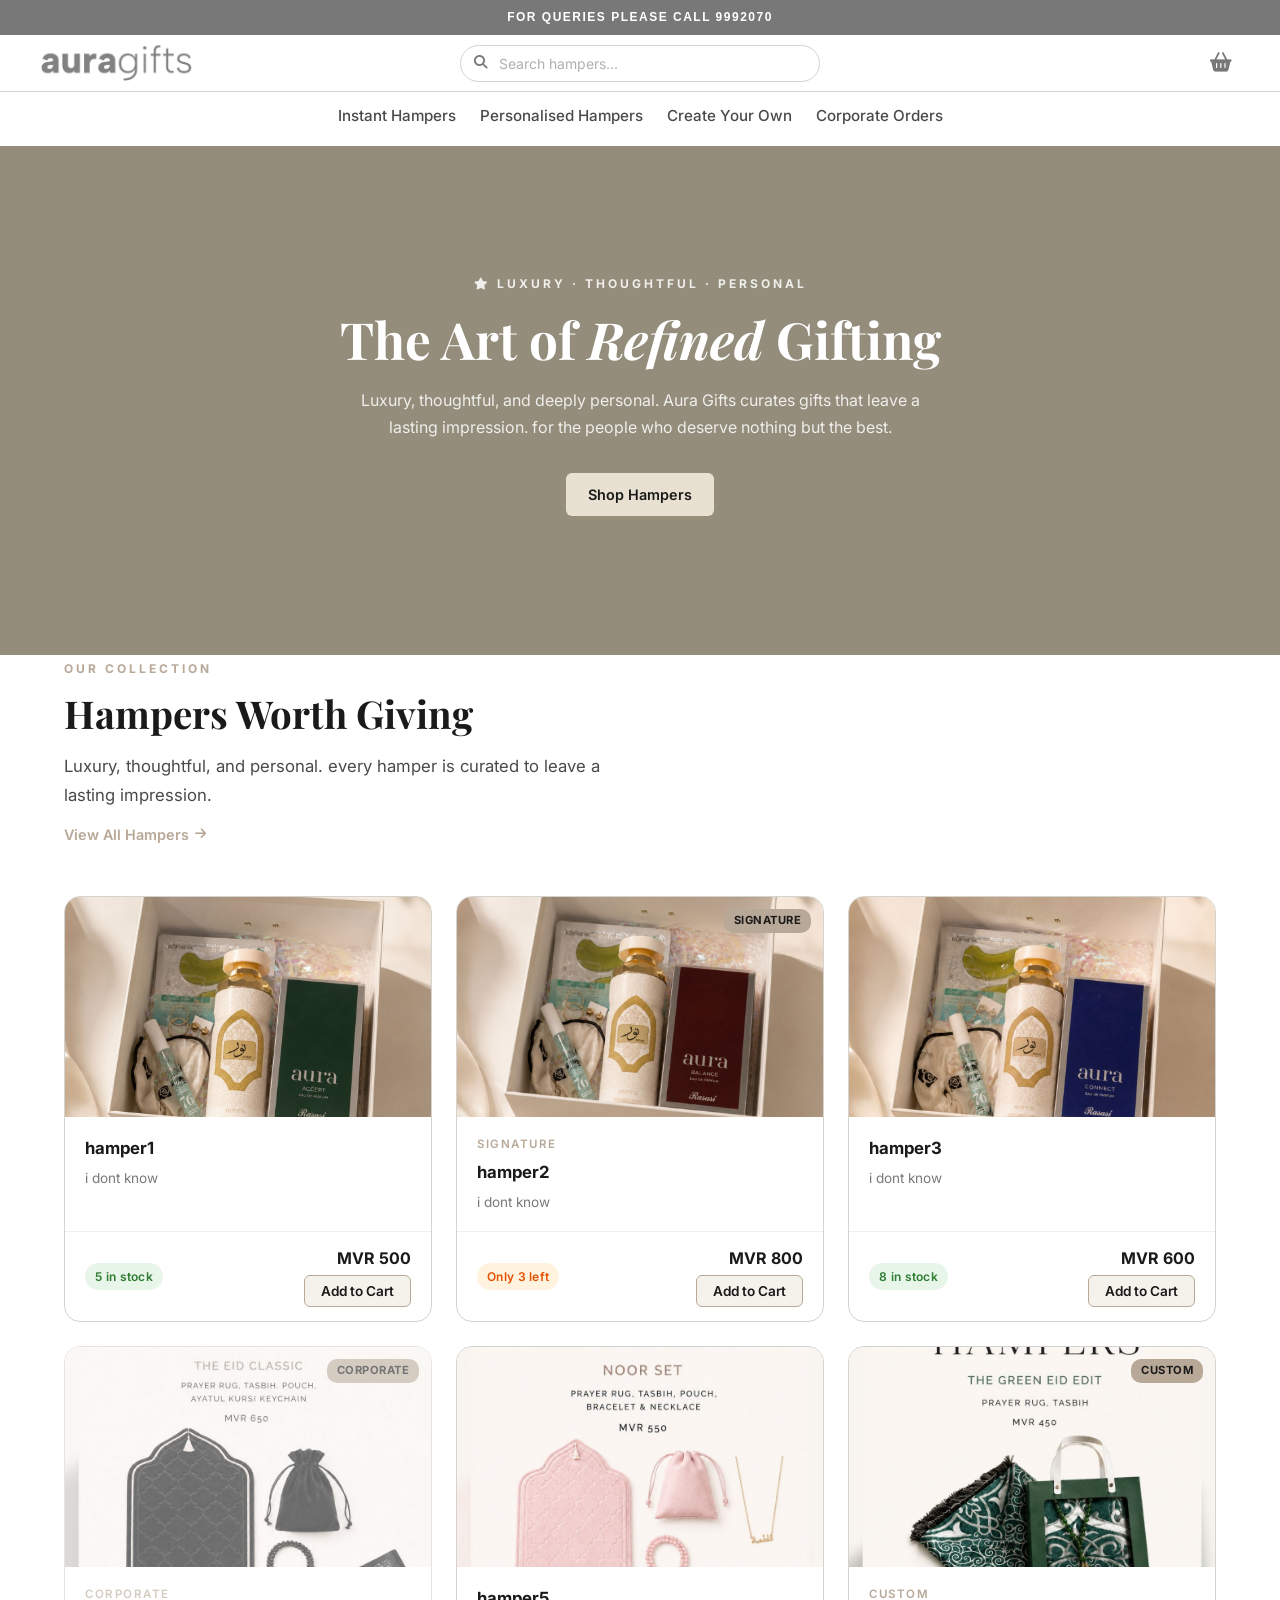
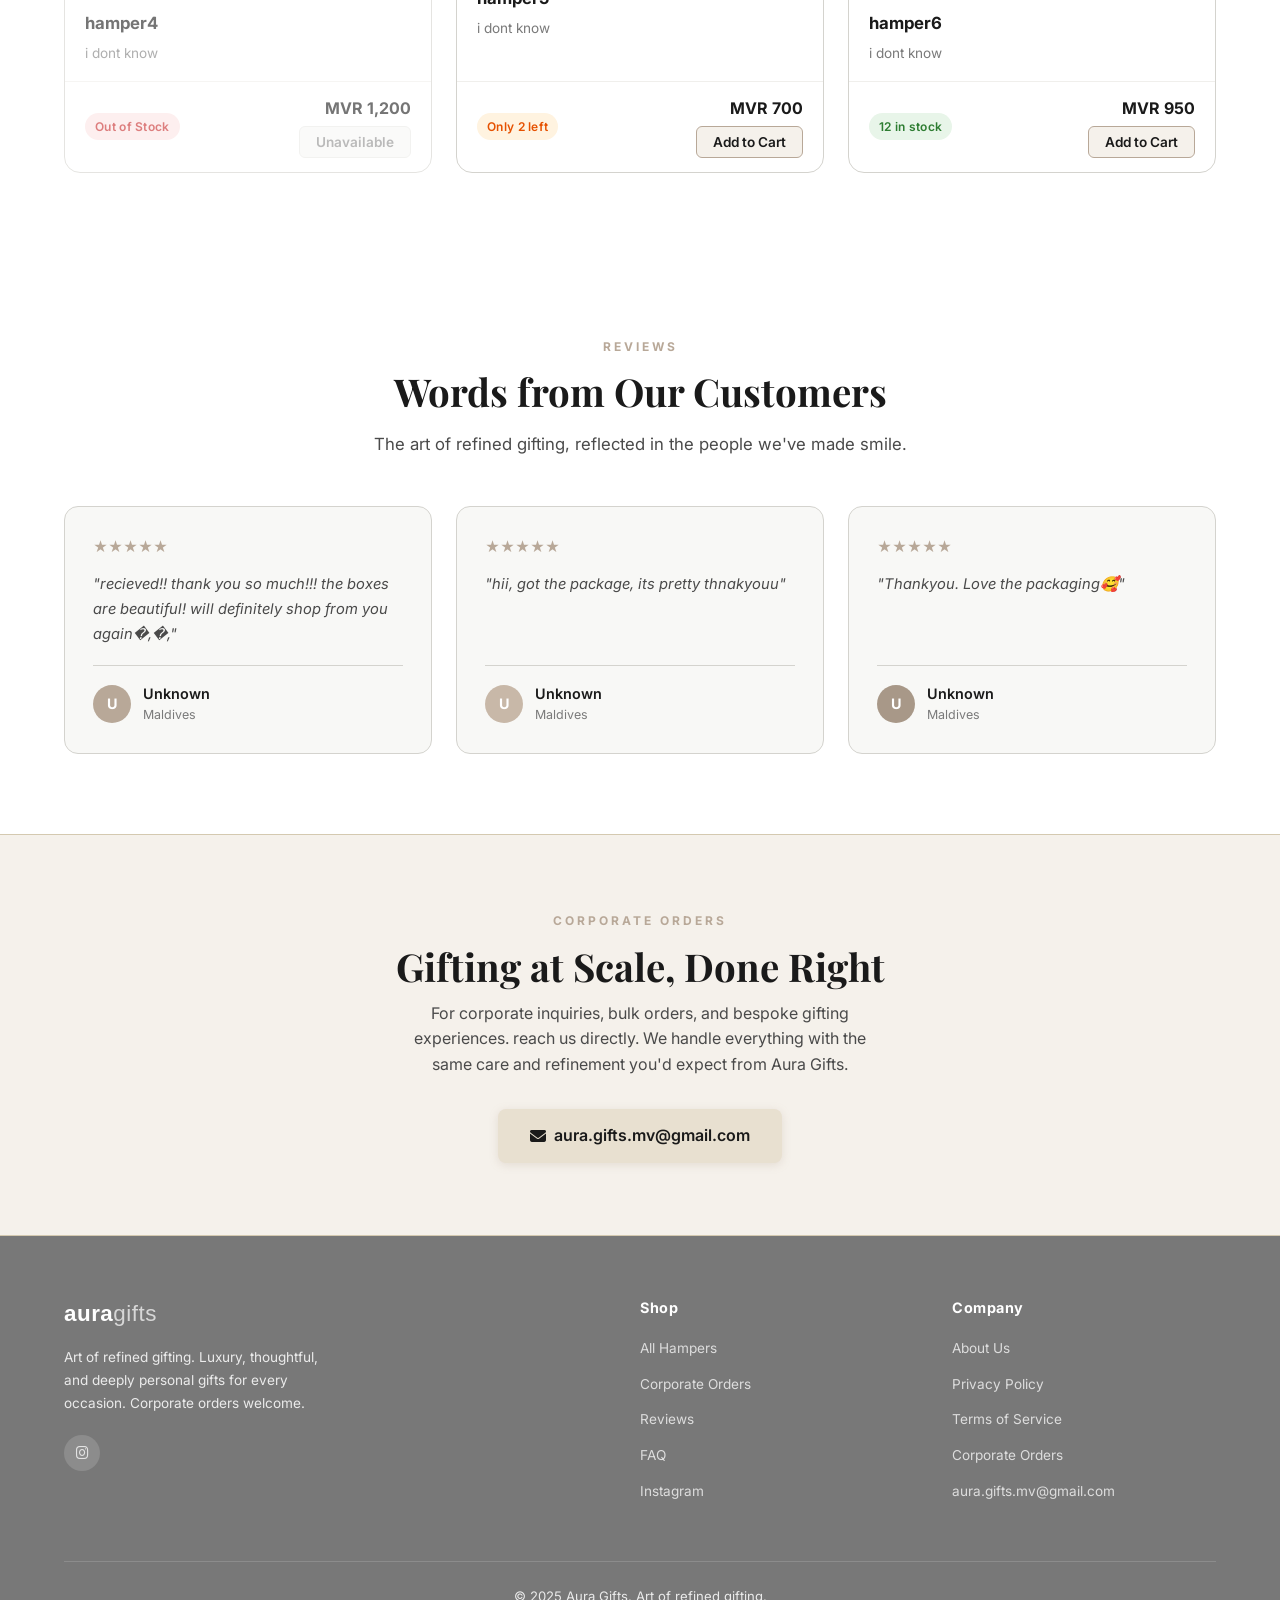
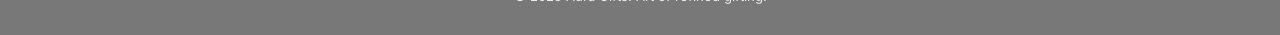
==== commit 79ba87dc: "Add files via upload" ====
--- a/index.html
+++ b/index.html
@@ -4,7 +4,7 @@
     <meta charset="UTF-8">
     <meta name="viewport" content="width=device-width, initial-scale=1.0">
     <title>Aura Gifts - Art of Refined Gifting</title>
-    <meta name="description" content="Luxury, thoughtful, and personal gifts curated for every occasion. For corporate order inquiries contact aihamaliibrahim989@gmail.com">
+    <meta name="description" content="Luxury, thoughtful, and personal gifts curated for every occasion. For corporate order inquiries contact aura.gifts.mv@gmail.com">
     <link rel="icon" href="img/logos/auragiftslogo.jpeg" type="image/jpeg">
     <link rel="apple-touch-icon" href="img/logos/auragiftslogo.jpeg">
     <link rel="preconnect" href="https://fonts.googleapis.com">
@@ -55,7 +55,7 @@
             <a href="pages/create-your-own.html" onclick="closeMobileMenu()">Create Your Own</a>
             <a href="pages/corporate-orders.html" onclick="closeMobileMenu()">Corporate Orders</a>
             <a href="pages/faq.html" onclick="closeMobileMenu()">FAQ</a>
-            <a href="mailto:aihamaliibrahim989@gmail.com">Contact Us</a>
+            <a href="mailto:aura.gifts.mv@gmail.com">Contact Us</a>
         </nav>
     </div>
     <div class="mobile-menu-overlay" id="mobile-menu-overlay" onclick="closeMobileMenu()"></div>
@@ -117,8 +117,8 @@
             <span class="section-label">Corporate Orders</span>
             <h2>Gifting at Scale, Done Right</h2>
             <p>For corporate inquiries, bulk orders, and bespoke gifting experiences. reach us directly. We handle everything with the same care and refinement you'd expect from Aura Gifts.</p>
-            <a href="mailto:aihamaliibrahim989@gmail.com" class="btn btn-gold btn-lg" style="display:inline-flex;">
-                <i class="fas fa-envelope"></i> aihamaliibrahim989@gmail.com
+            <a href="mailto:aura.gifts.mv@gmail.com" class="btn btn-gold btn-lg" style="display:inline-flex;">
+                <i class="fas fa-envelope"></i> aura.gifts.mv@gmail.com
             </a>
         </div>
     </section>
@@ -155,7 +155,7 @@
                         <li><a href="pages/privacy.html">Privacy Policy</a></li>
                         <li><a href="pages/terms.html">Terms of Service</a></li>
                         <li><a href="pages/corporate-orders.html">Corporate Orders</a></li>
-                        <li><a href="mailto:aihamaliibrahim989@gmail.com">aihamaliibrahim989@gmail.com</a></li>
+                        <li><a href="mailto:aura.gifts.mv@gmail.com">aura.gifts.mv@gmail.com</a></li>
                     </ul>
                 </div>
             </div>
@@ -187,7 +187,7 @@
                     <i class="fas fa-paper-plane"></i> Send Enquiry
                 </button>
                 <p style="text-align:center;margin-top:10px;font-size:0.78rem;color:var(--text-light);">
-                    We'll get back to you at <strong>aihamaliibrahim989@gmail.com</strong>
+                    We'll get back to you at <strong>aura.gifts.mv@gmail.com</strong>
                 </p>
             </div>
         </div>
--- a/css/style.css
+++ b/css/style.css
@@ -21,7 +21,7 @@
 
 * { margin: 0; padding: 0; box-sizing: border-box; }
 
-html { scroll-behavior: smooth; overscroll-behavior: none; background: #d4c9b0; }
+html { scroll-behavior: smooth; overscroll-behavior-x: none; background: #d4c9b0; }
 
 body {
     font-family: 'Inter', sans-serif;
@@ -29,8 +29,7 @@
     color: var(--text-dark);
     overflow-x: hidden;
     line-height: 1.6;
-    padding-top: var(--header-h);
-    overscroll-behavior: none;
+    overscroll-behavior-x: none;
 }
 
 ::-webkit-scrollbar { width: 10px; }
@@ -423,7 +422,7 @@
 }
 .cart-close:hover { color: var(--text-dark); }
 
-.cart-items { flex: 1; overflow-y: auto; padding: 16px 24px; }
+.cart-items { flex: 1; overflow-y: auto; overflow-x: hidden; padding: 16px 24px; }
 
 .cart-empty {
     display: flex; flex-direction: column; align-items: center;
@@ -480,6 +479,7 @@
 .full-banner {
     width: 100%;
     height: 520px;
+    margin-top: var(--header-h);
     /* Placeholder. replace with: background-image: url('your-banner.jpg'); */
     background-color: #d4c9b0;
     background-size: cover;
@@ -523,7 +523,10 @@
     .full-banner-sub { font-size: 0.9rem; }
 }
 
-/* Search Dropdown */
+/* Pages that don't start with a banner need top offset */
+.faq-hero, .page-hero, .page-top-offset {
+    margin-top: var(--header-h);
+}
 .search-dropdown {
     display: none;
     position: fixed;
@@ -660,3 +663,80 @@
     h1 { font-size: 1.9rem; }
     .footer-grid { grid-template-columns: 1fr; }
 }
+
+/* ─── Add to Cart Toast ───────────────────────────────────────── */
+.cart-toast {
+    position: fixed;
+    bottom: 28px;
+    left: 50%;
+    transform: translateX(-50%) translateY(80px);
+    background: var(--text-dark);
+    color: white;
+    padding: 14px 22px 6px;
+    border-radius: 12px;
+    font-size: 0.9rem;
+    font-weight: 600;
+    z-index: 99999;
+    box-shadow: 0 8px 24px rgba(0,0,0,0.2);
+    opacity: 0;
+    transition: opacity 0.25s ease, transform 0.25s ease;
+    min-width: 220px;
+    text-align: center;
+}
+.cart-toast.show {
+    opacity: 1;
+    transform: translateX(-50%) translateY(0);
+}
+.cart-toast-label {
+    display: flex;
+    align-items: center;
+    justify-content: center;
+    gap: 8px;
+    margin-bottom: 10px;
+}
+.cart-toast-label i { color: var(--gold); }
+.cart-toast-bar-wrap {
+    height: 3px;
+    background: rgba(255,255,255,0.2);
+    border-radius: 2px;
+    overflow: hidden;
+}
+.cart-toast-bar {
+    height: 100%;
+    width: 100%;
+    background: var(--gold);
+    border-radius: 2px;
+    transform-origin: left;
+    animation: toast-drain 1.8s linear forwards;
+}
+@keyframes toast-drain {
+    from { transform: scaleX(1); }
+    to   { transform: scaleX(0); }
+}
+
+.cart-toast.warning { background: #c62828; }
+.cart-toast.warning .cart-toast-bar { background: rgba(255,255,255,0.6); }
+.cart-toast.warning .cart-toast-label i { color: white; }
+
+/* ─── Cart Item Animations ───────────────────────────────────────── */
+@keyframes cart-item-in {
+    from { opacity: 0; transform: translateX(20px); }
+    to   { opacity: 1; transform: translateX(0); }
+}
+@keyframes cart-item-out {
+    from { opacity: 1; transform: translateX(0); max-height: 100px; }
+    to   { opacity: 0; transform: translateX(30px); max-height: 0; padding: 0; margin: 0; }
+}
+.cart-item { animation: cart-item-in 0.25s ease forwards; }
+.cart-item.removing {
+    animation: cart-item-out 0.3s ease forwards;
+    overflow: hidden;
+    pointer-events: none;
+}
+
+@keyframes qty-pop {
+    0%   { transform: scale(1); }
+    40%  { transform: scale(1.4); }
+    100% { transform: scale(1); }
+}
+.qty-pop { animation: qty-pop 0.2s ease; }
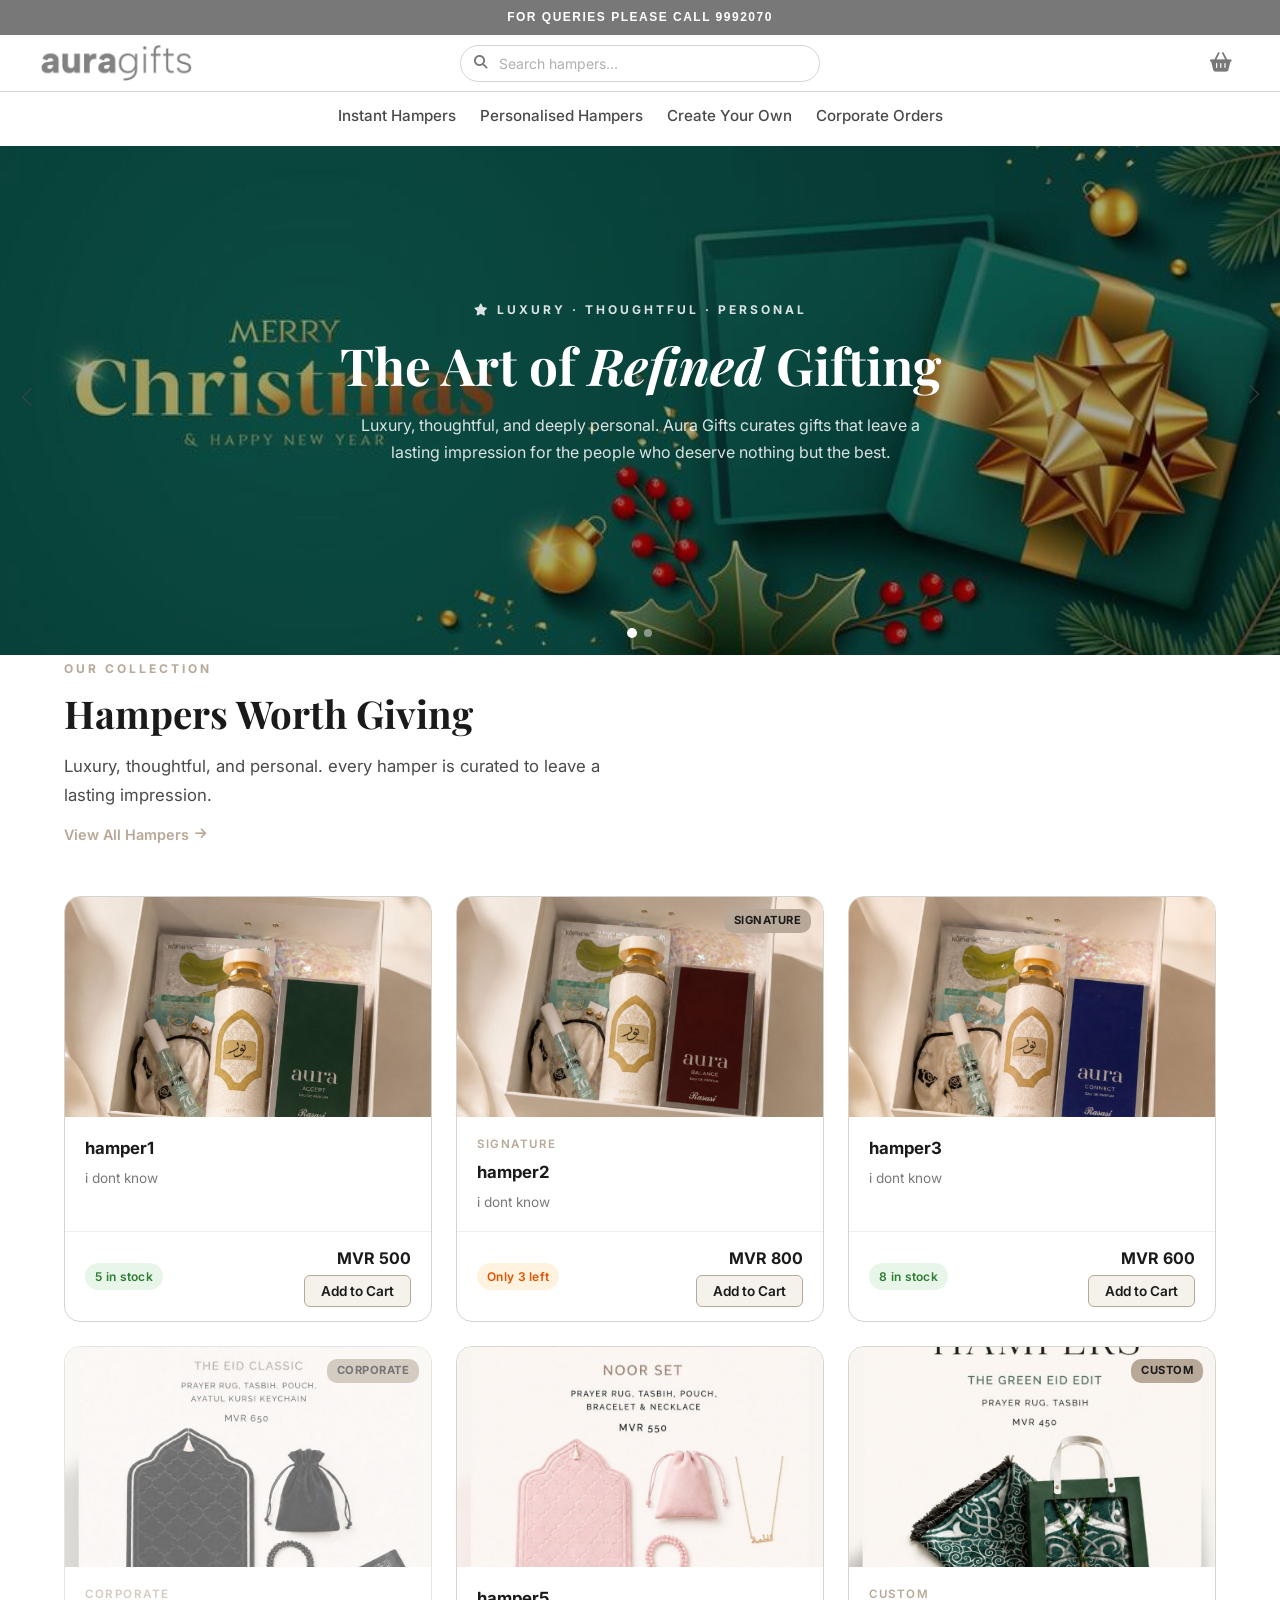
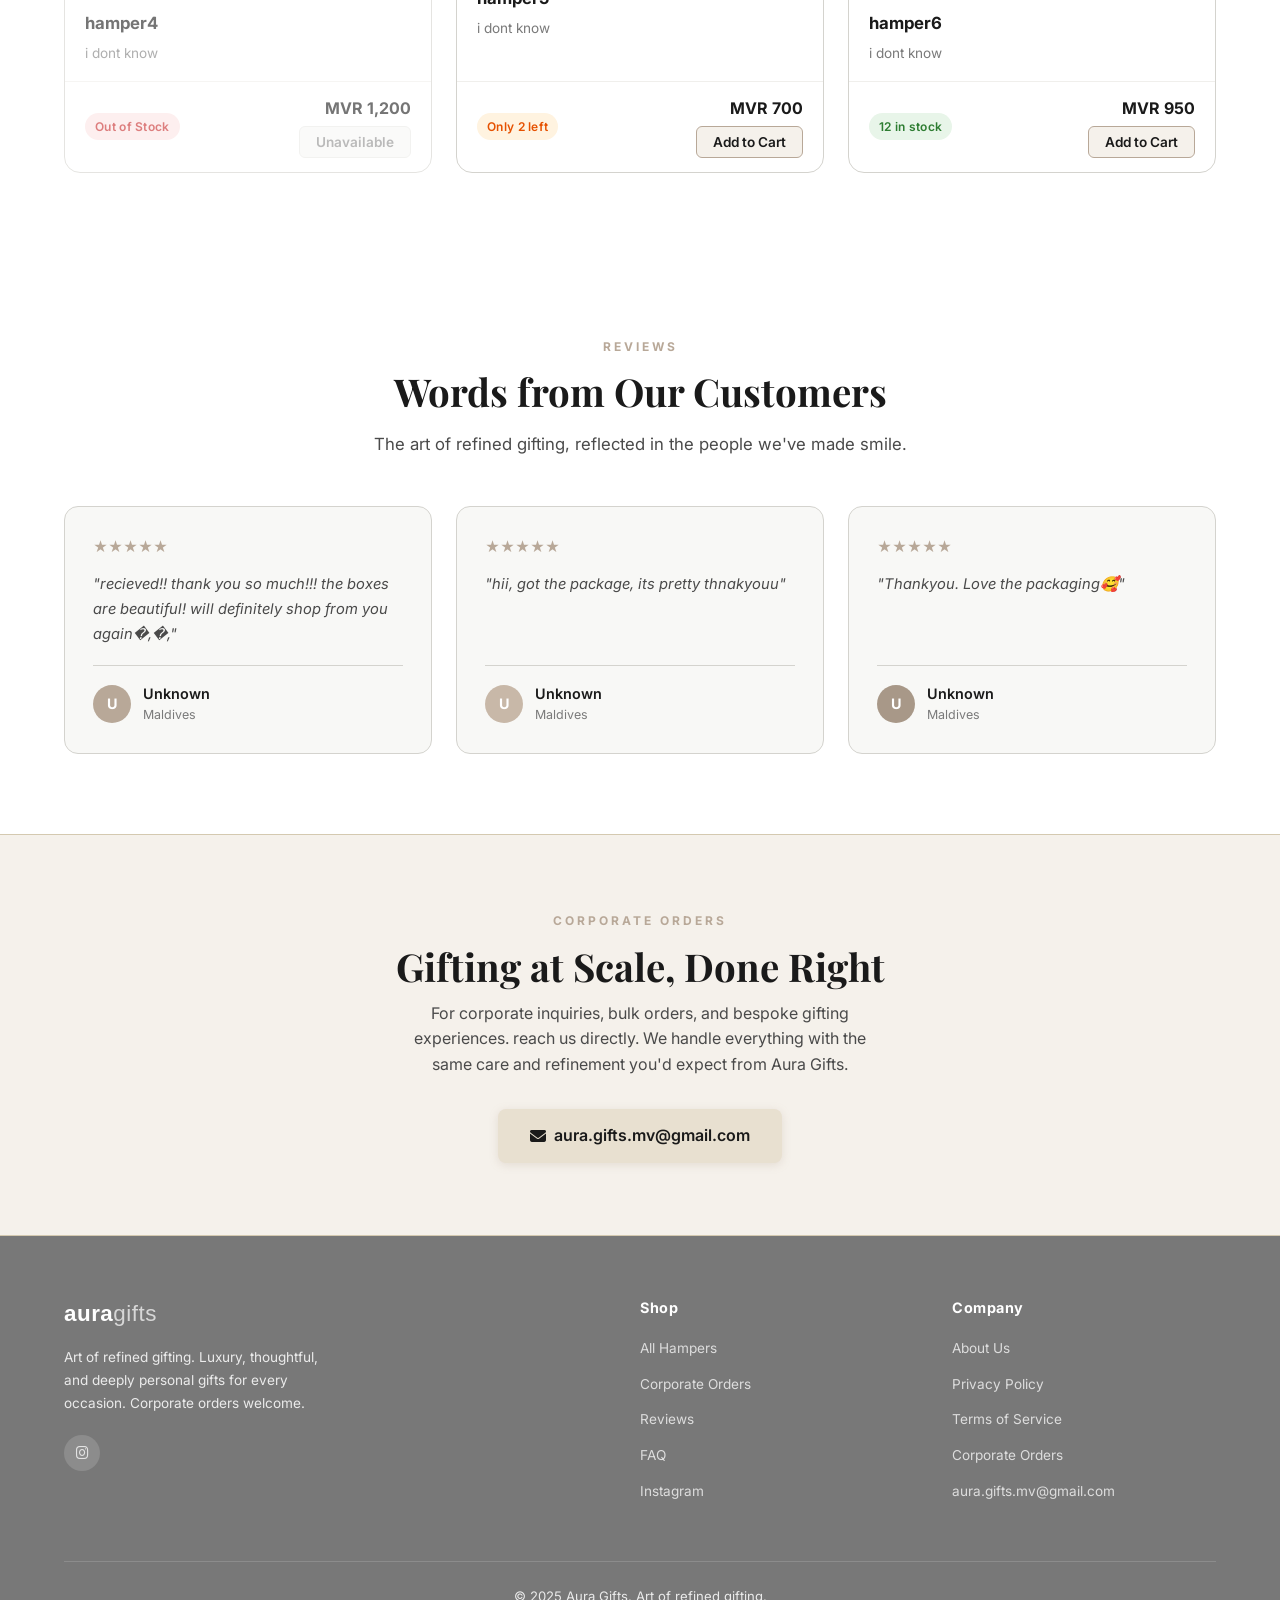
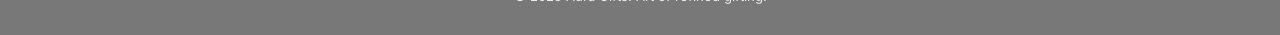
==== commit 40cf8295: "Add files via upload" ====
--- a/index.html
+++ b/index.html
@@ -71,17 +71,31 @@
         <div class="cart-footer" id="cart-footer"></div>
     </div>
 
-    <!-- Full Width Banner -->
-    <!-- To use your own image: replace the background-color with background-image: url('your-banner.jpg') -->
-    <div class="full-banner">
-        <div class="full-banner-content">
-            <div class="full-banner-eyebrow">
-                <i class="fas fa-star"></i> Luxury · Thoughtful · Personal
-            </div>
-            <h2 class="full-banner-title">The Art of <em>Refined</em> Gifting</h2>
-            <p class="full-banner-sub">Luxury, thoughtful, and deeply personal. Aura Gifts curates gifts that leave a lasting impression. for the people who deserve nothing but the best.</p>
-            <a href="#products" class="btn btn-gold" style="margin-top:8px;">Shop Hampers</a>
-        </div>
+    <!-- Banner Carousel -->
+    <div class="banner-carousel" id="banner-carousel">
+        <div class="banner-slides" id="banner-slides">
+            <div class="banner-slide" style="background-image:url('img/banners/banner1.jpg');">
+                <div class="full-banner-content">
+                    <div class="full-banner-eyebrow"><i class="fas fa-star"></i> Luxury · Thoughtful · Personal</div>
+                    <h2 class="full-banner-title">The Art of <em>Refined</em> Gifting</h2>
+                    <p class="full-banner-sub">Luxury, thoughtful, and deeply personal. Aura Gifts curates gifts that leave a lasting impression for the people who deserve nothing but the best.</p>
+                </div>
+            </div>
+            <div class="banner-slide" style="background-image:url('img/banners/banner2.avif');">
+                <div class="full-banner-content">
+                    <div class="full-banner-eyebrow"><i class="fas fa-gift"></i> Curated With Care</div>
+                    <h2 class="full-banner-title">Every Gift <em>Tells</em> a Story</h2>
+                    <p class="full-banner-sub">From birthdays to corporate events, our hampers are crafted to make every moment unforgettable.</p>
+                </div>
+            </div>
+        </div>
+
+        <!-- Arrows -->
+        <button class="banner-arrow banner-arrow-left" onclick="bannerPrev()" aria-label="Previous"></button>
+        <button class="banner-arrow banner-arrow-right" onclick="bannerNext()" aria-label="Next"></button>
+
+        <!-- Dots -->
+        <div class="banner-dots" id="banner-dots"></div>
     </div>
 
     <!-- Hampers Section -->
@@ -192,6 +206,98 @@
             </div>
         </div>
     </div>
+
+    <script>
+        // Banner Carousel
+        (function() {
+            const track = document.getElementById('banner-slides');
+            const dotsContainer = document.getElementById('banner-dots');
+            if (!track) return;
+
+            const originalSlides = Array.from(track.children);
+            const total = originalSlides.length;
+            if (!total) return;
+
+            // Clone first and last for infinite loop
+            const firstClone = originalSlides[0].cloneNode(true);
+            const lastClone = originalSlides[total - 1].cloneNode(true);
+            track.appendChild(firstClone);
+            track.insertBefore(lastClone, originalSlides[0]);
+
+            // Start at index 1 (first real slide)
+            let current = 1;
+            let timer;
+            let isTransitioning = false;
+
+            track.style.transform = `translateX(-${current * 100}%)`;
+
+            // Build dots
+            for (let i = 0; i < total; i++) {
+                const dot = document.createElement('button');
+                dot.className = 'banner-dot' + (i === 0 ? ' active' : '');
+                dot.setAttribute('aria-label', 'Slide ' + (i + 1));
+                dot.addEventListener('click', () => { if (!isTransitioning) goTo(i + 1); });
+                dotsContainer.appendChild(dot);
+            }
+
+            function updateDots() {
+                const realIndex = current - 1;
+                dotsContainer.querySelectorAll('.banner-dot').forEach((d, i) => {
+                    d.classList.toggle('active', i === realIndex);
+                });
+            }
+
+            function goTo(index) {
+                if (isTransitioning) return;
+                isTransitioning = true;
+                current = index;
+                track.classList.remove('no-transition');
+                track.style.transform = `translateX(-${current * 100}%)`;
+                updateDots();
+                resetTimer();
+            }
+
+            track.addEventListener('transitionend', () => {
+                isTransitioning = false;
+                // Jump without animation for infinite loop
+                if (current === 0) {
+                    track.classList.add('no-transition');
+                    current = total;
+                    track.style.transform = `translateX(-${current * 100}%)`;
+                    void track.offsetWidth;
+                    track.classList.remove('no-transition');
+                } else if (current === total + 1) {
+                    track.classList.add('no-transition');
+                    current = 1;
+                    track.style.transform = `translateX(-${current * 100}%)`;
+                    void track.offsetWidth;
+                    track.classList.remove('no-transition');
+                }
+            });
+
+            function resetTimer() {
+                clearInterval(timer);
+                timer = setInterval(() => goTo(current + 1), 5000);
+            }
+
+            window.bannerNext = () => goTo(current + 1);
+            window.bannerPrev = () => goTo(current - 1);
+
+            resetTimer();
+            updateDots();
+
+            const carousel = document.getElementById('banner-carousel');
+            carousel.addEventListener('mouseenter', () => clearInterval(timer));
+            carousel.addEventListener('mouseleave', resetTimer);
+
+            let touchStartX = 0;
+            carousel.addEventListener('touchstart', e => { touchStartX = e.touches[0].clientX; }, { passive: true });
+            carousel.addEventListener('touchend', e => {
+                const diff = touchStartX - e.changedTouches[0].clientX;
+                if (Math.abs(diff) > 40) diff > 0 ? bannerNext() : bannerPrev();
+            });
+        })();
+    </script>
 
     <script src="js/main.js?v=3"></script>
     <script src="js/cart.js"></script>
--- a/css/style.css
+++ b/css/style.css
@@ -475,11 +475,10 @@
     flex-shrink: 0;
 }
 
-/* Full Width Banner */
+/* Full Width Banner — kept for non-carousel pages */
 .full-banner {
     width: 100%;
     height: 520px;
-    margin-top: var(--header-h);
     /* Placeholder. replace with: background-image: url('your-banner.jpg'); */
     background-color: #d4c9b0;
     background-size: cover;
@@ -740,3 +739,83 @@
     100% { transform: scale(1); }
 }
 .qty-pop { animation: qty-pop 0.2s ease; }
+
+/* ─── Banner Carousel ────────────────────────────────────────────── */
+.banner-carousel {
+    position: relative;
+    width: 100%;
+    height: 520px;
+    margin-top: var(--header-h);
+    overflow: hidden;
+}
+.banner-slides {
+    display: flex;
+    height: 100%;
+    transition: transform 0.6s cubic-bezier(0.4, 0, 0.2, 1);
+    will-change: transform;
+}
+.banner-slides.no-transition {
+    transition: none;
+}
+.banner-slide {
+    flex: 0 0 100%;
+    height: 100%;
+    background-size: cover;
+    background-position: center;
+    background-repeat: no-repeat;
+    display: flex;
+    align-items: center;
+    justify-content: center;
+    position: relative;
+}
+.banner-slide::before {
+    content: '';
+    position: absolute; inset: 0;
+    background: rgba(0,0,0,0.35);
+}
+.banner-slide .full-banner-content { position: relative; z-index: 1; }
+
+/* Arrows */
+.banner-arrow {
+    position: absolute; top: 50%; transform: translateY(-50%);
+    background: none; border: none;
+    width: 32px; height: 32px;
+    cursor: pointer; z-index: 10;
+    display: flex; align-items: center; justify-content: center;
+}
+.banner-arrow-left  { left: 16px; }
+.banner-arrow-right { right: 16px; }
+.banner-arrow::before {
+    content: '';
+    display: block;
+    width: 12px; height: 12px;
+    border-top: 1.5px solid #444;
+    border-right: 1.5px solid #444;
+}
+.banner-arrow-left::before  { transform: rotate(-135deg) translateY(-2px); }
+.banner-arrow-right::before { transform: rotate(45deg) translateY(-2px); }
+
+/* Dots */
+.banner-dots {
+    position: absolute; bottom: 18px; left: 50%;
+    transform: translateX(-50%);
+    display: flex; gap: 8px; z-index: 10;
+}
+.banner-dot {
+    width: 8px; height: 8px; border-radius: 50%;
+    background: rgba(255,255,255,0.45);
+    border: none; cursor: pointer;
+    transition: background 0.25s, transform 0.25s;
+    padding: 0;
+}
+.banner-dot.active {
+    background: white;
+    transform: scale(1.25);
+}
+
+@media (max-width: 768px) {
+    .banner-carousel { height: 300px; }
+    .banner-arrow { width: 36px; height: 36px; font-size: 0.85rem; }
+    .banner-arrow-left  { left: 12px; }
+    .banner-arrow-right { right: 12px; }
+}
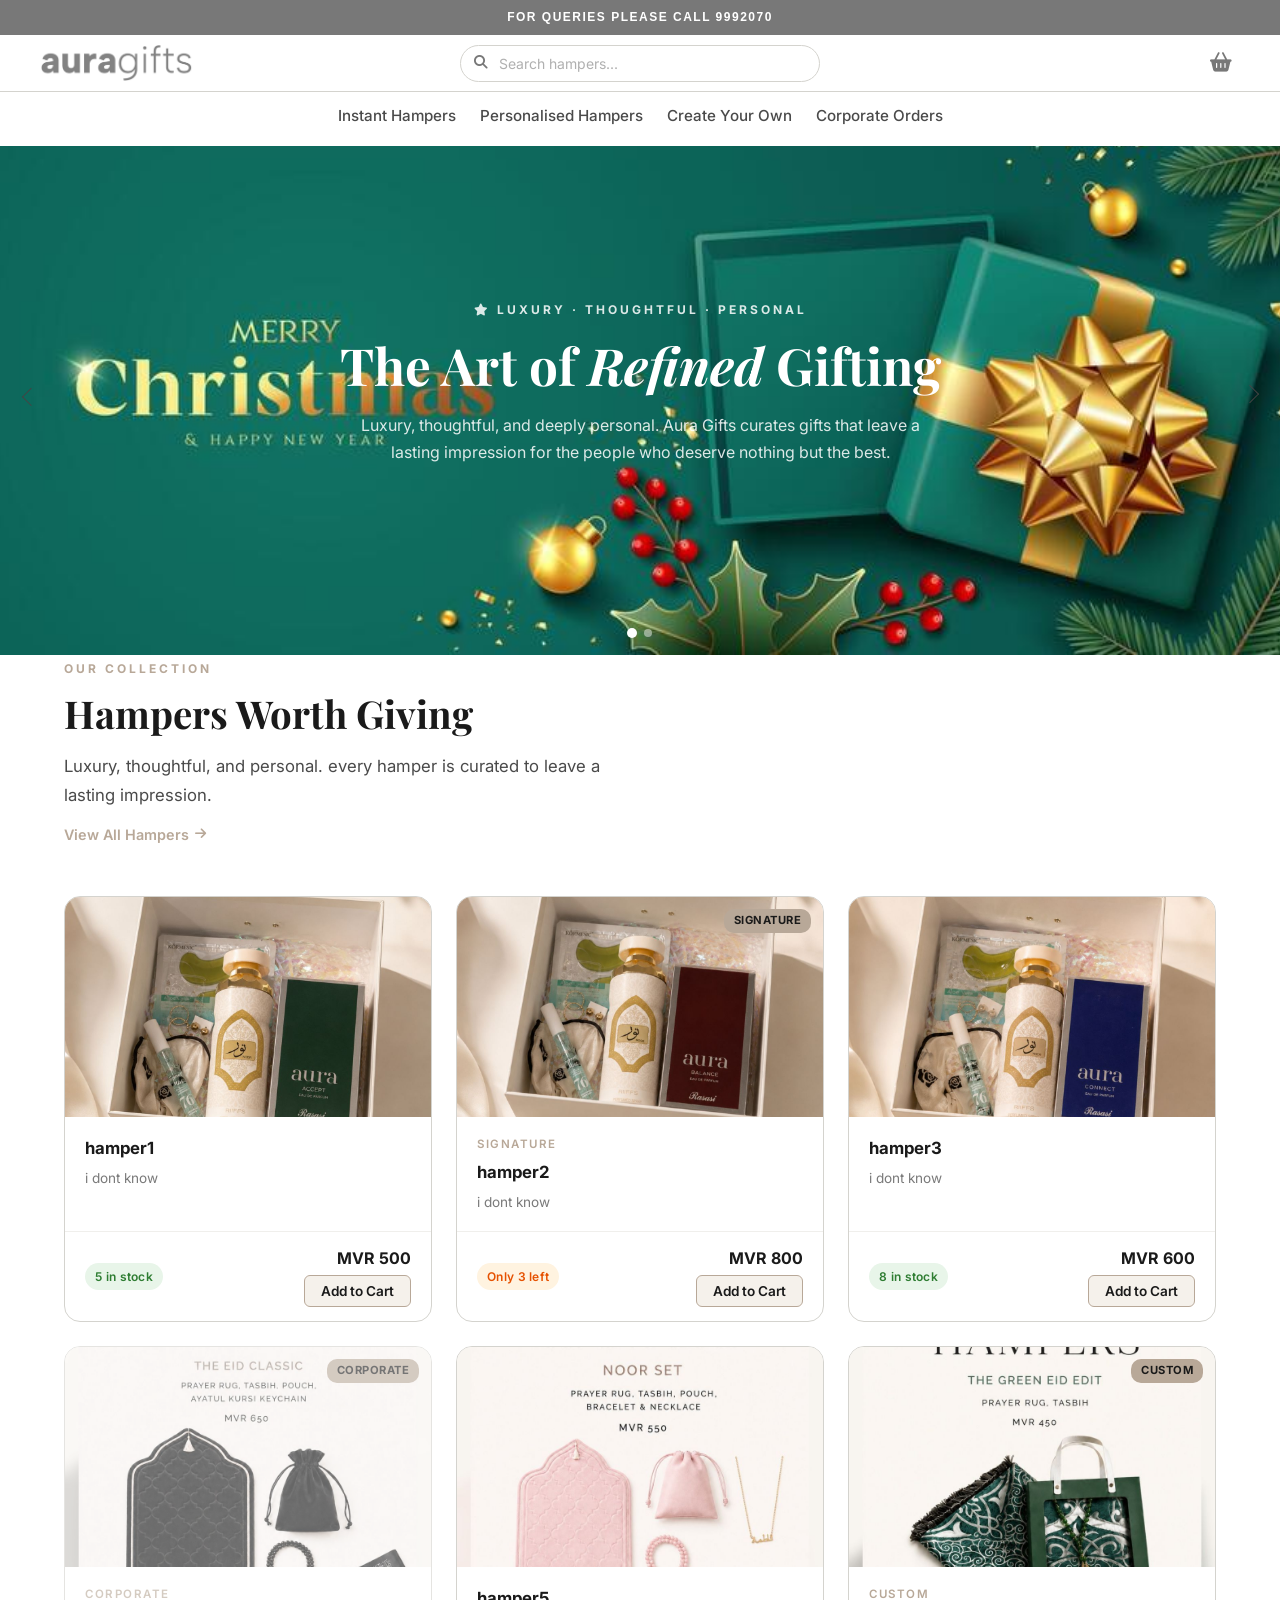
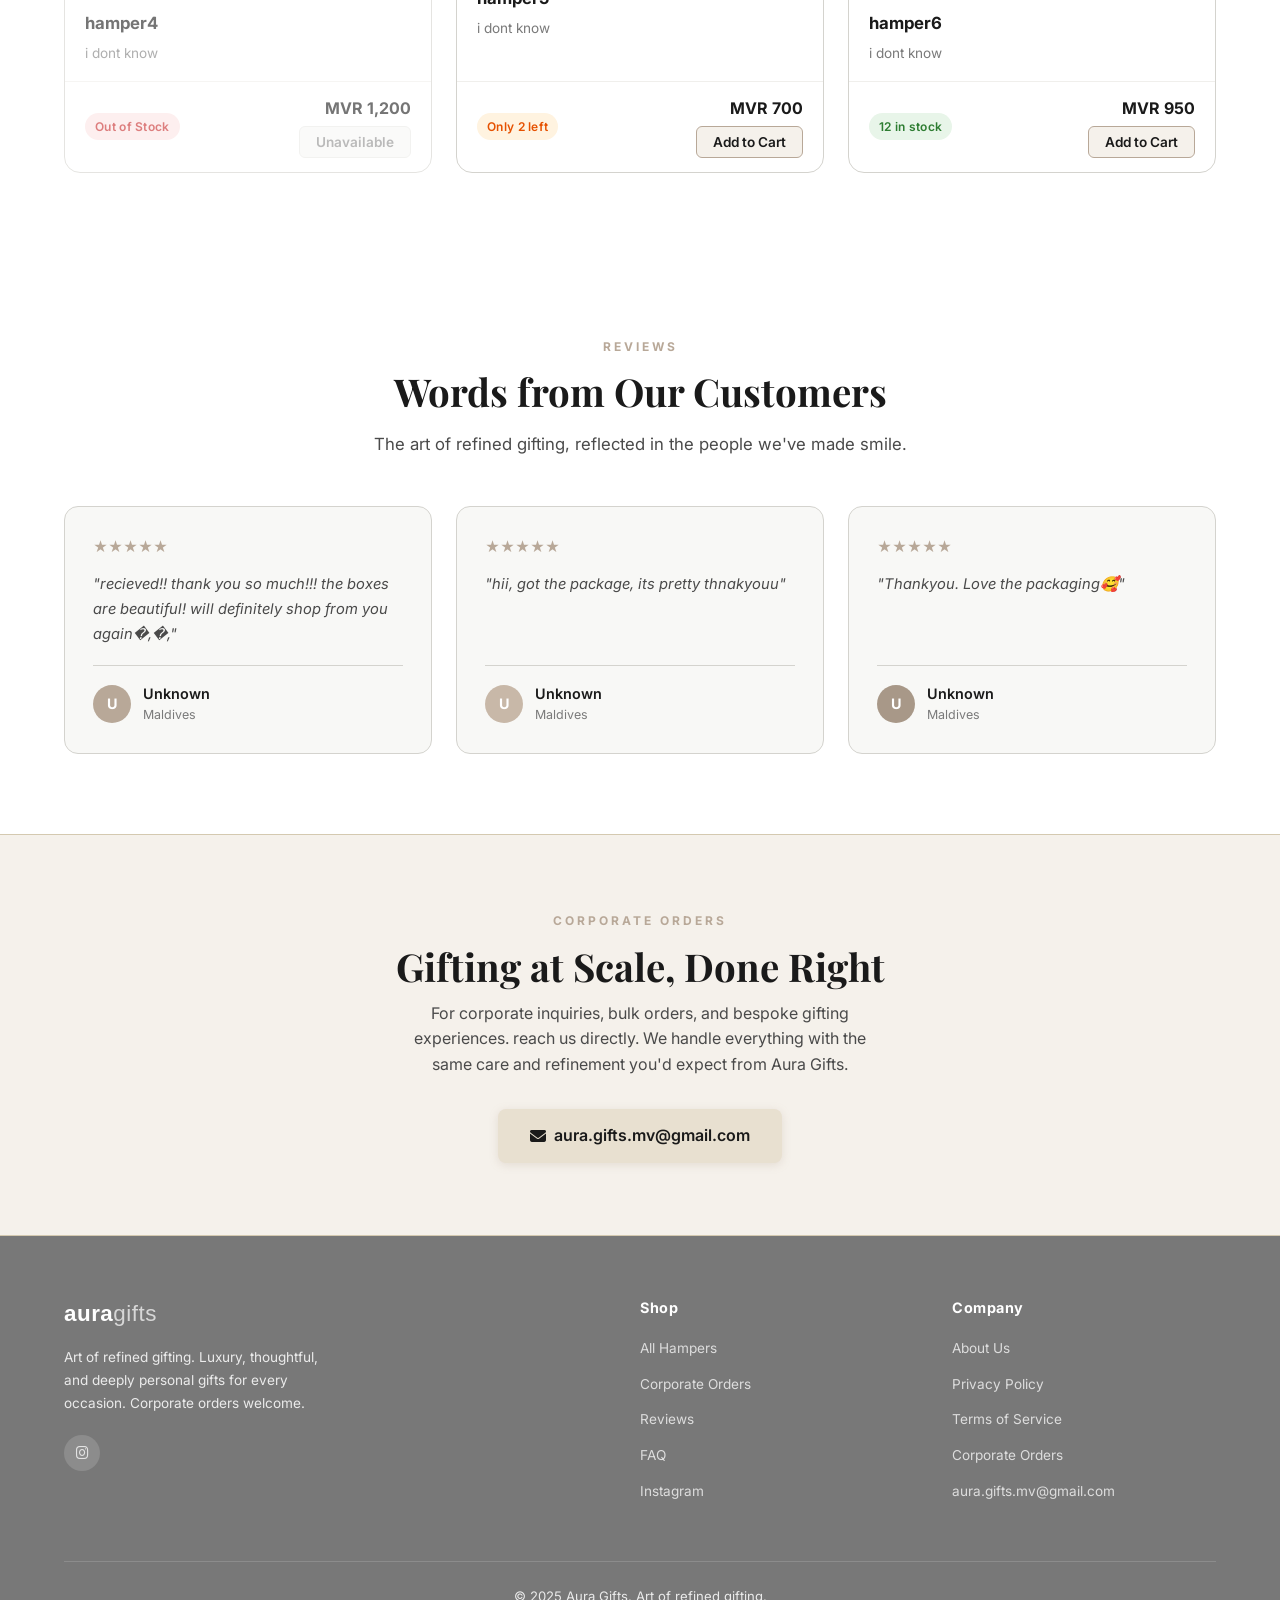
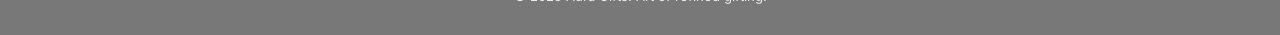
==== commit 8c3fca28: "Add files via upload" ====
--- a/index.html
+++ b/index.html
@@ -11,7 +11,7 @@
     <link rel="preconnect" href="https://fonts.gstatic.com" crossorigin>
     <link href="https://fonts.googleapis.com/css2?family=Inter:wght@300;400;500;600;700;800&family=Playfair+Display:wght@400;600;700&display=swap" rel="stylesheet">
     <link rel="stylesheet" href="https://cdnjs.cloudflare.com/ajax/libs/font-awesome/6.4.0/css/all.min.css">
-    <link rel="stylesheet" href="css/style.css?v=3">
+    <link rel="stylesheet" href="css/style.css?v=4">
 </head>
 <body>
 
@@ -74,14 +74,16 @@
     <!-- Banner Carousel -->
     <div class="banner-carousel" id="banner-carousel">
         <div class="banner-slides" id="banner-slides">
-            <div class="banner-slide" style="background-image:url('img/banners/banner1.jpg');">
+            <div class="banner-slide">
+                <img src="img/banners/banner1.jpg" alt="Banner 1" class="banner-slide-img">
                 <div class="full-banner-content">
                     <div class="full-banner-eyebrow"><i class="fas fa-star"></i> Luxury · Thoughtful · Personal</div>
                     <h2 class="full-banner-title">The Art of <em>Refined</em> Gifting</h2>
                     <p class="full-banner-sub">Luxury, thoughtful, and deeply personal. Aura Gifts curates gifts that leave a lasting impression for the people who deserve nothing but the best.</p>
                 </div>
             </div>
-            <div class="banner-slide" style="background-image:url('img/banners/banner2.avif');">
+            <div class="banner-slide">
+                <img src="img/banners/banner2.avif" alt="Banner 2" class="banner-slide-img">
                 <div class="full-banner-content">
                     <div class="full-banner-eyebrow"><i class="fas fa-gift"></i> Curated With Care</div>
                     <h2 class="full-banner-title">Every Gift <em>Tells</em> a Story</h2>
@@ -299,7 +301,7 @@
         })();
     </script>
 
-    <script src="js/main.js?v=3"></script>
+    <script src="js/main.js?v=4"></script>
     <script src="js/cart.js"></script>
     <script>
         function toggleMobileMenu() {
--- a/css/style.css
+++ b/css/style.css
@@ -760,13 +760,19 @@
 .banner-slide {
     flex: 0 0 100%;
     height: 100%;
-    background-size: cover;
-    background-position: center;
-    background-repeat: no-repeat;
     display: flex;
     align-items: center;
     justify-content: center;
     position: relative;
+    overflow: hidden;
+}
+.banner-slide-img {
+    position: absolute;
+    inset: 0;
+    width: 100%;
+    height: 100%;
+    object-fit: cover;
+    object-position: center;
 }
 .banner-slide::before {
     content: '';
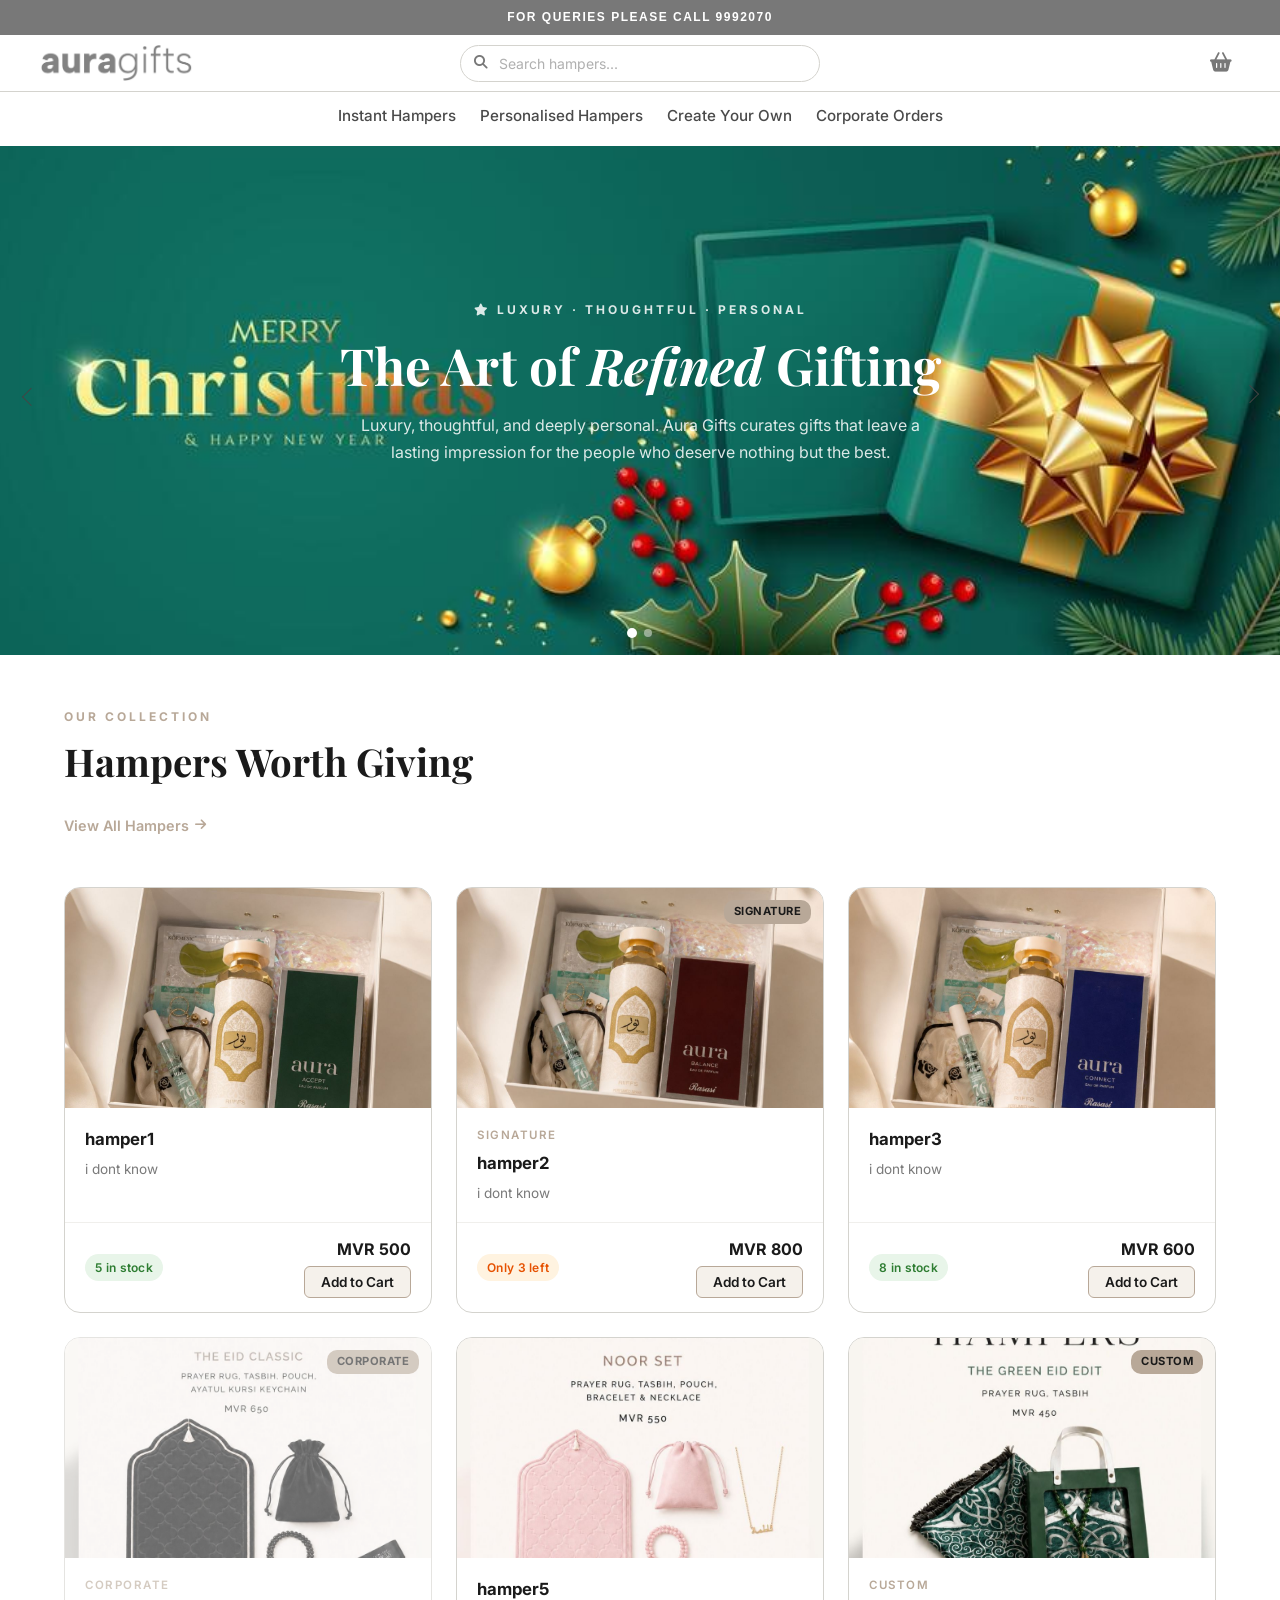
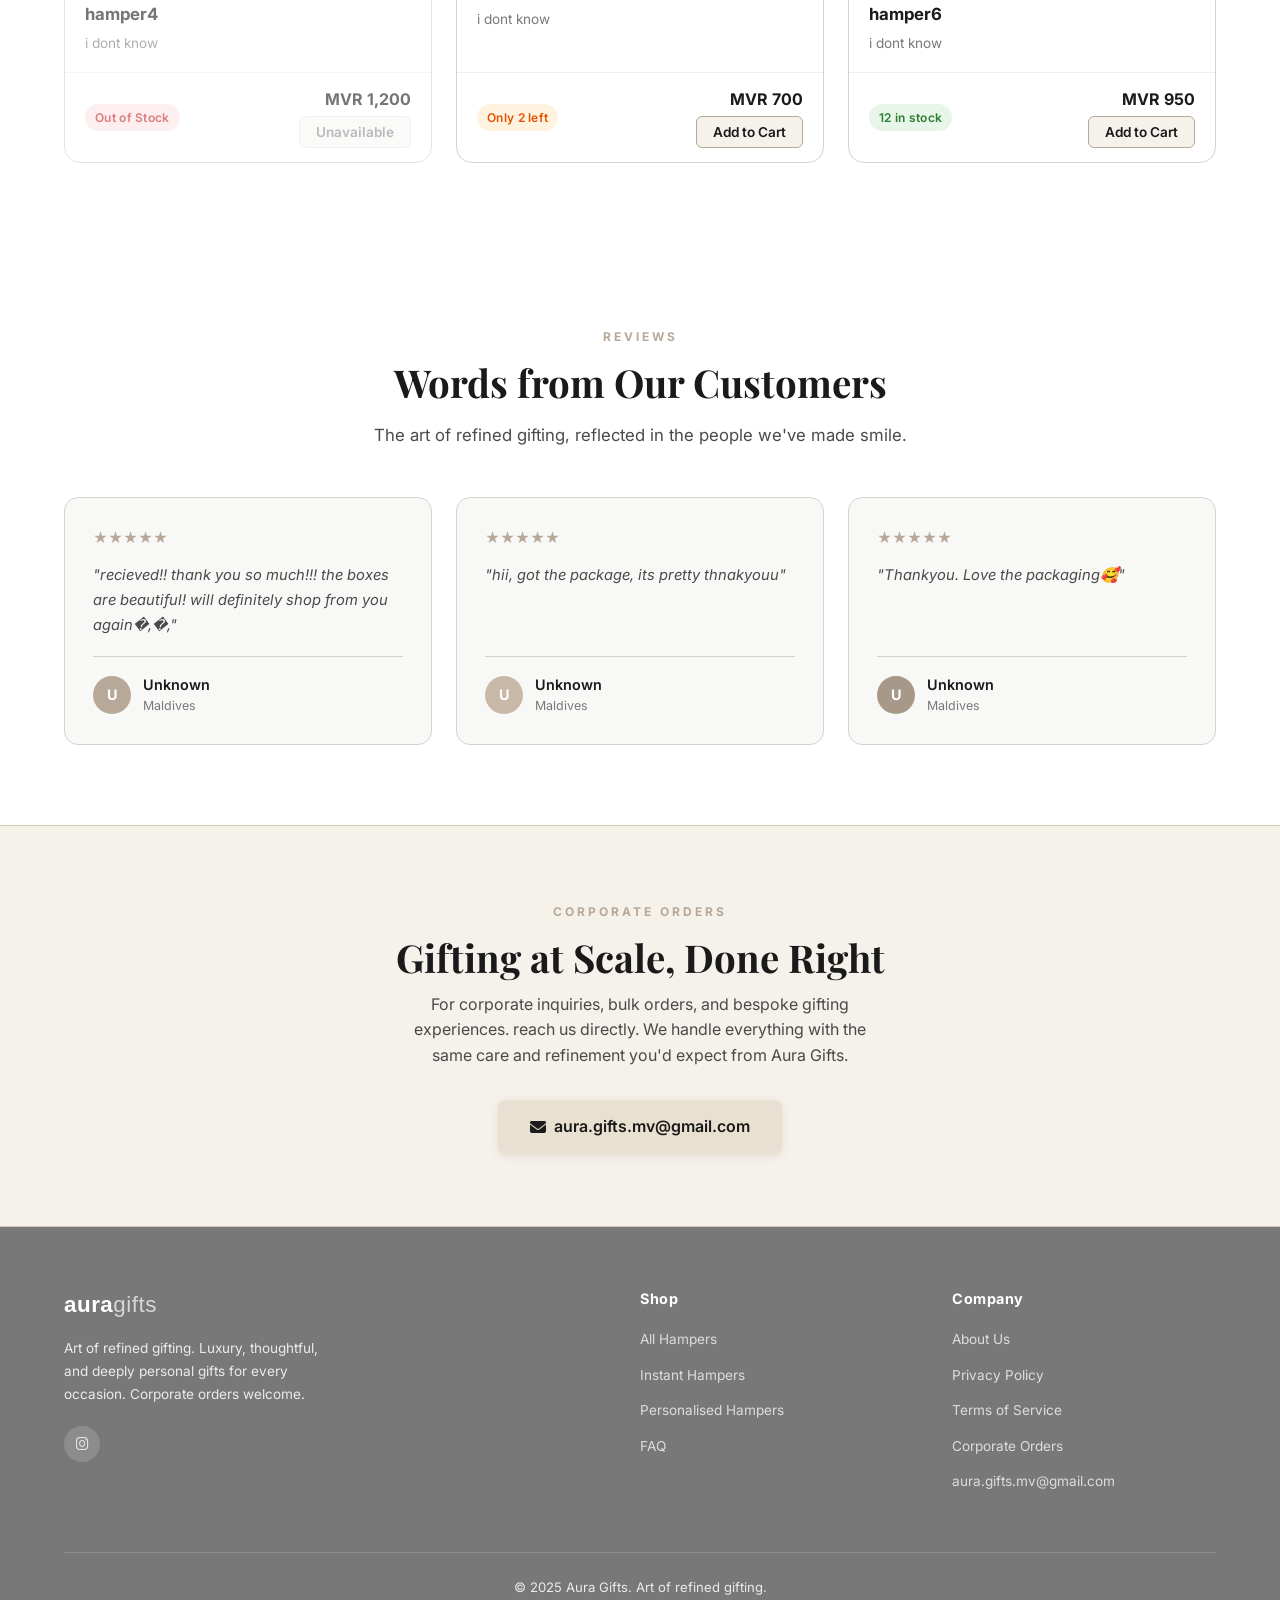
==== commit c7750e54: "Add files via upload" ====
--- a/index.html
+++ b/index.html
@@ -101,12 +101,11 @@
     </div>
 
     <!-- Hampers Section -->
-    <section id="products" class="products">
+    <section id="products" class="products" style="padding-top:48px;">
         <div class="container">
             <div class="section-header">
                 <span class="section-label">Our Collection</span>
                 <h2>Hampers Worth Giving</h2>
-                <p class="section-intro">Luxury, thoughtful, and personal. every hamper is curated to leave a lasting impression.</p>
                 <a href="pages/hampers.html" style="display:inline-flex;align-items:center;gap:6px;margin-top:14px;font-size:0.9rem;font-weight:600;color:var(--gold-dark);text-decoration:none;">
                     View All Hampers <i class="fas fa-arrow-right" style="font-size:0.8rem;"></i>
                 </a>
@@ -157,11 +156,10 @@
                 <div class="footer-col">
                     <h4>Shop</h4>
                     <ul class="footer-links">
-                        <li><a href="#products">All Hampers</a></li>
-                        <li><a href="pages/corporate-orders.html">Corporate Orders</a></li>
-                        <li><a href="#testimonials">Reviews</a></li>
+                        <li><a href="pages/hampers.html">All Hampers</a></li>
+                        <li><a href="pages/hampers.html">Instant Hampers</a></li>
+                        <li><a href="pages/personalised-hampers.html">Personalised Hampers</a></li>
                         <li><a href="pages/faq.html">FAQ</a></li>
-                        <li><a href="https://www.instagram.com/auragifts.mv/" target="_blank">Instagram</a></li>
                     </ul>
                 </div>
                 <div class="footer-col">
--- a/css/style.css
+++ b/css/style.css
@@ -603,13 +603,15 @@
 
 /* ─── Mobile Responsive ──────────────────────────────────────────── */
 @media (max-width: 768px) {
-    :root { --header-h: 100px; }
+    :root { --header-h: 80px; }
 
     .top-bar { font-size: 0.65rem; letter-spacing: 0.5px; padding: 6px 12px; }
 
     /* Hide desktop nav, show hamburger */
     #desktop-nav { display: none; }
     .hamburger { display: flex; }
+    /* Remove the container height when nav is hidden */
+    header .container { padding: 0; }
 
     /* Search bar row — switch from absolute to flex */
     .header-search-bar { padding: 8px 16px; }
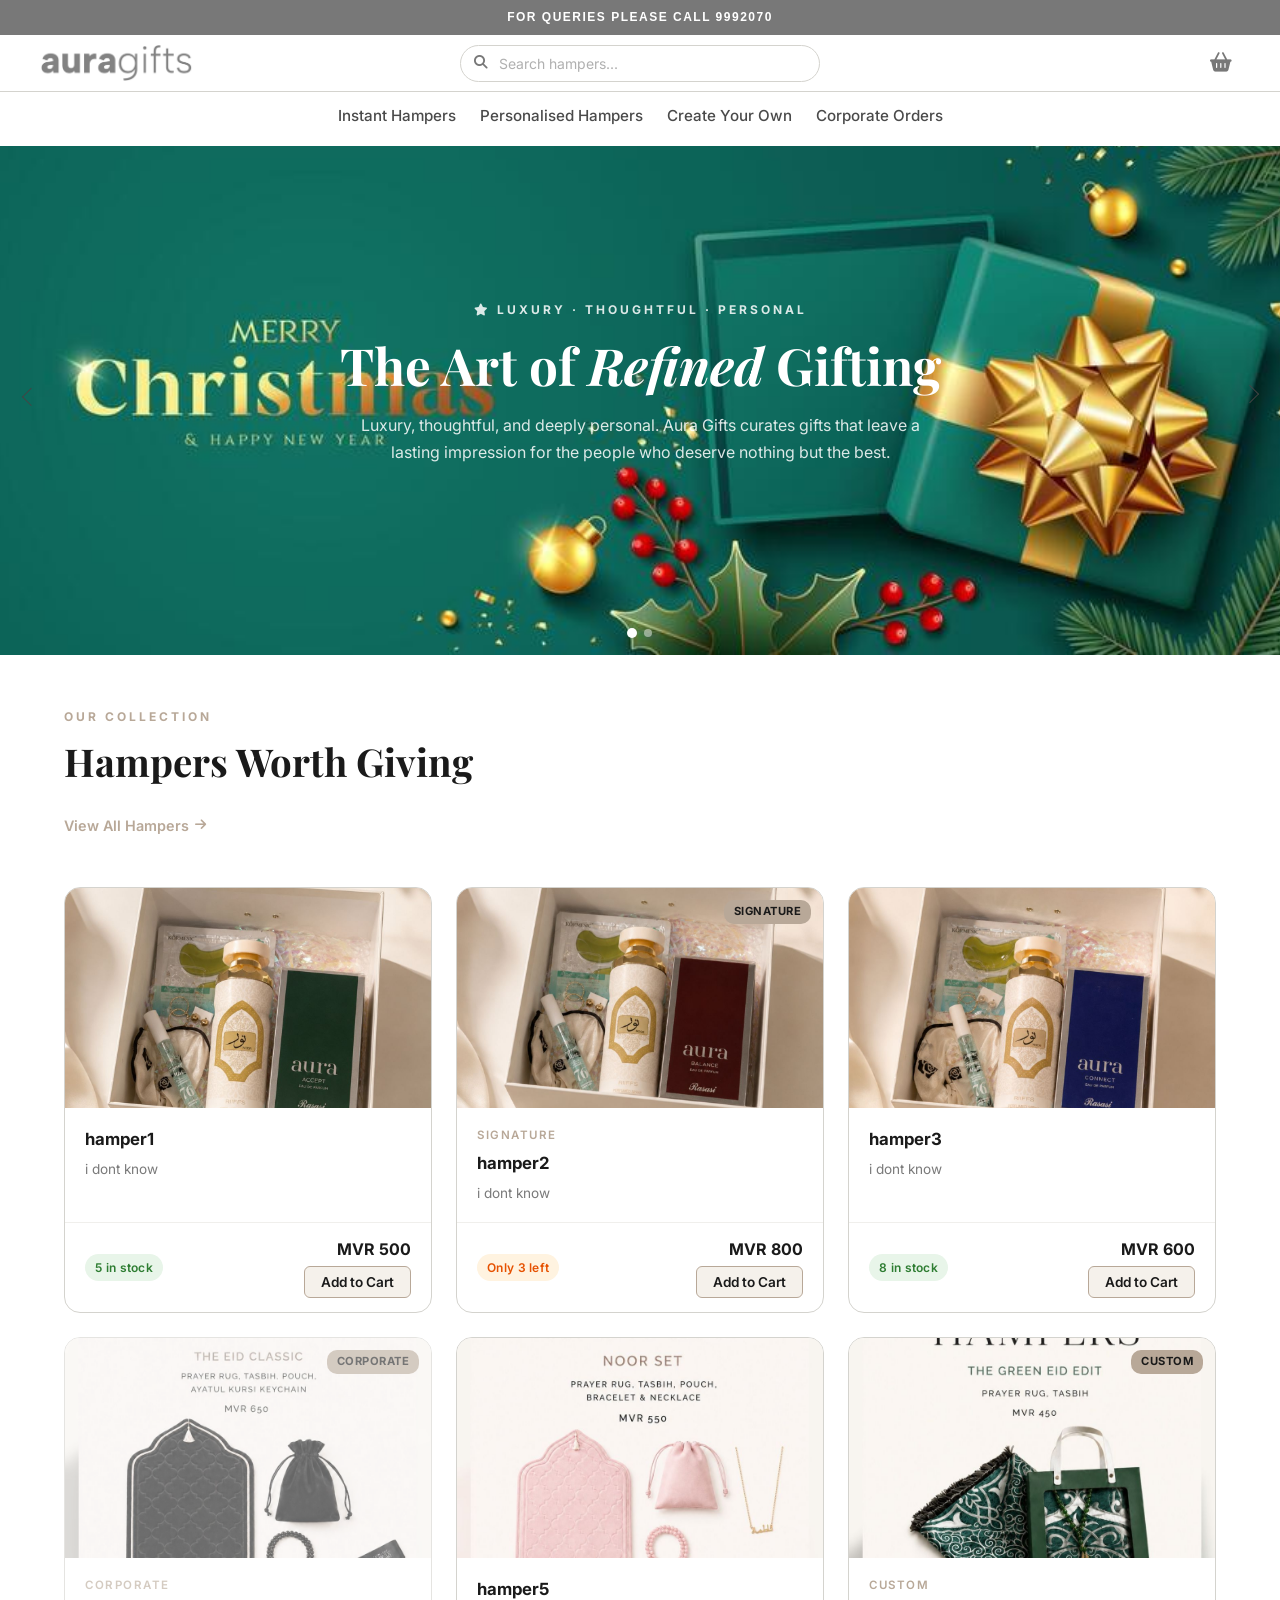
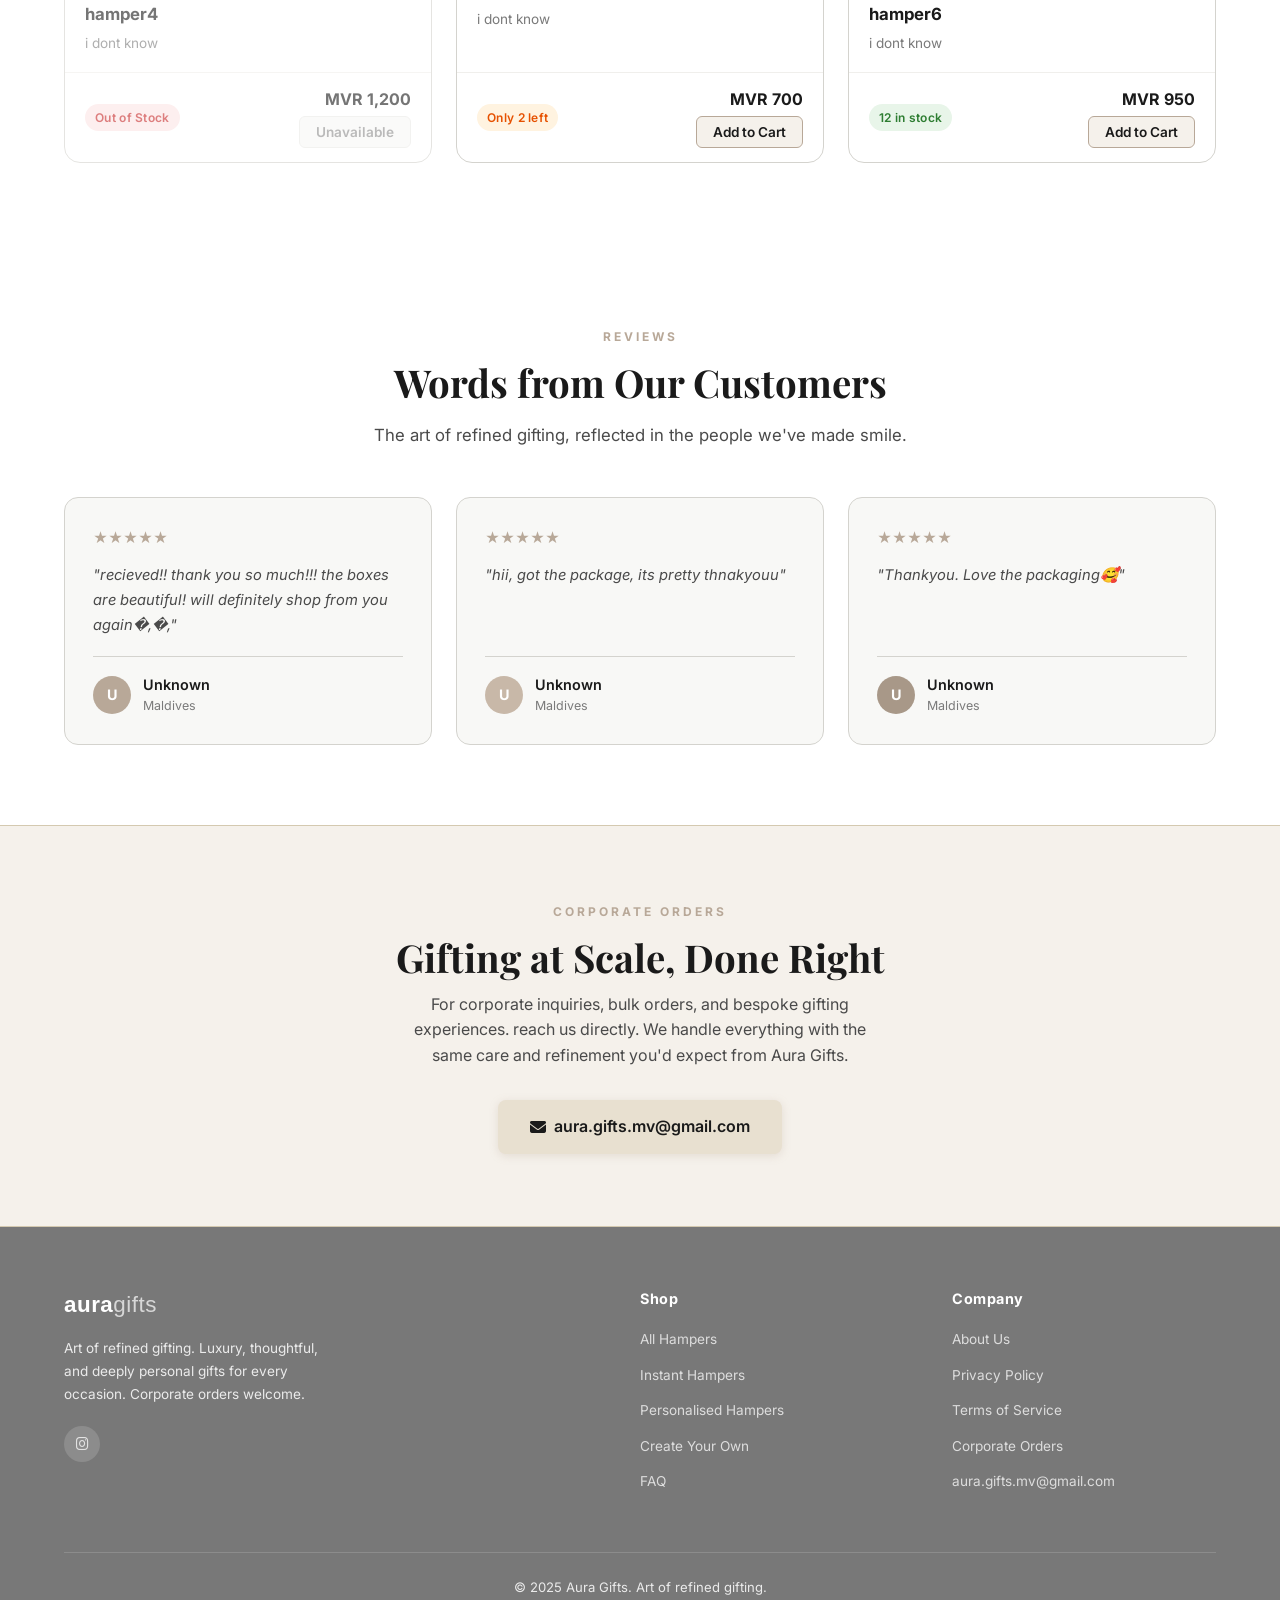
==== commit c47db82d: "Add files via upload" ====
--- a/index.html
+++ b/index.html
@@ -159,6 +159,7 @@
                         <li><a href="pages/hampers.html">All Hampers</a></li>
                         <li><a href="pages/hampers.html">Instant Hampers</a></li>
                         <li><a href="pages/personalised-hampers.html">Personalised Hampers</a></li>
+                        <li><a href="pages/create-your-own.html">Create Your Own</a></li>
                         <li><a href="pages/faq.html">FAQ</a></li>
                     </ul>
                 </div>
